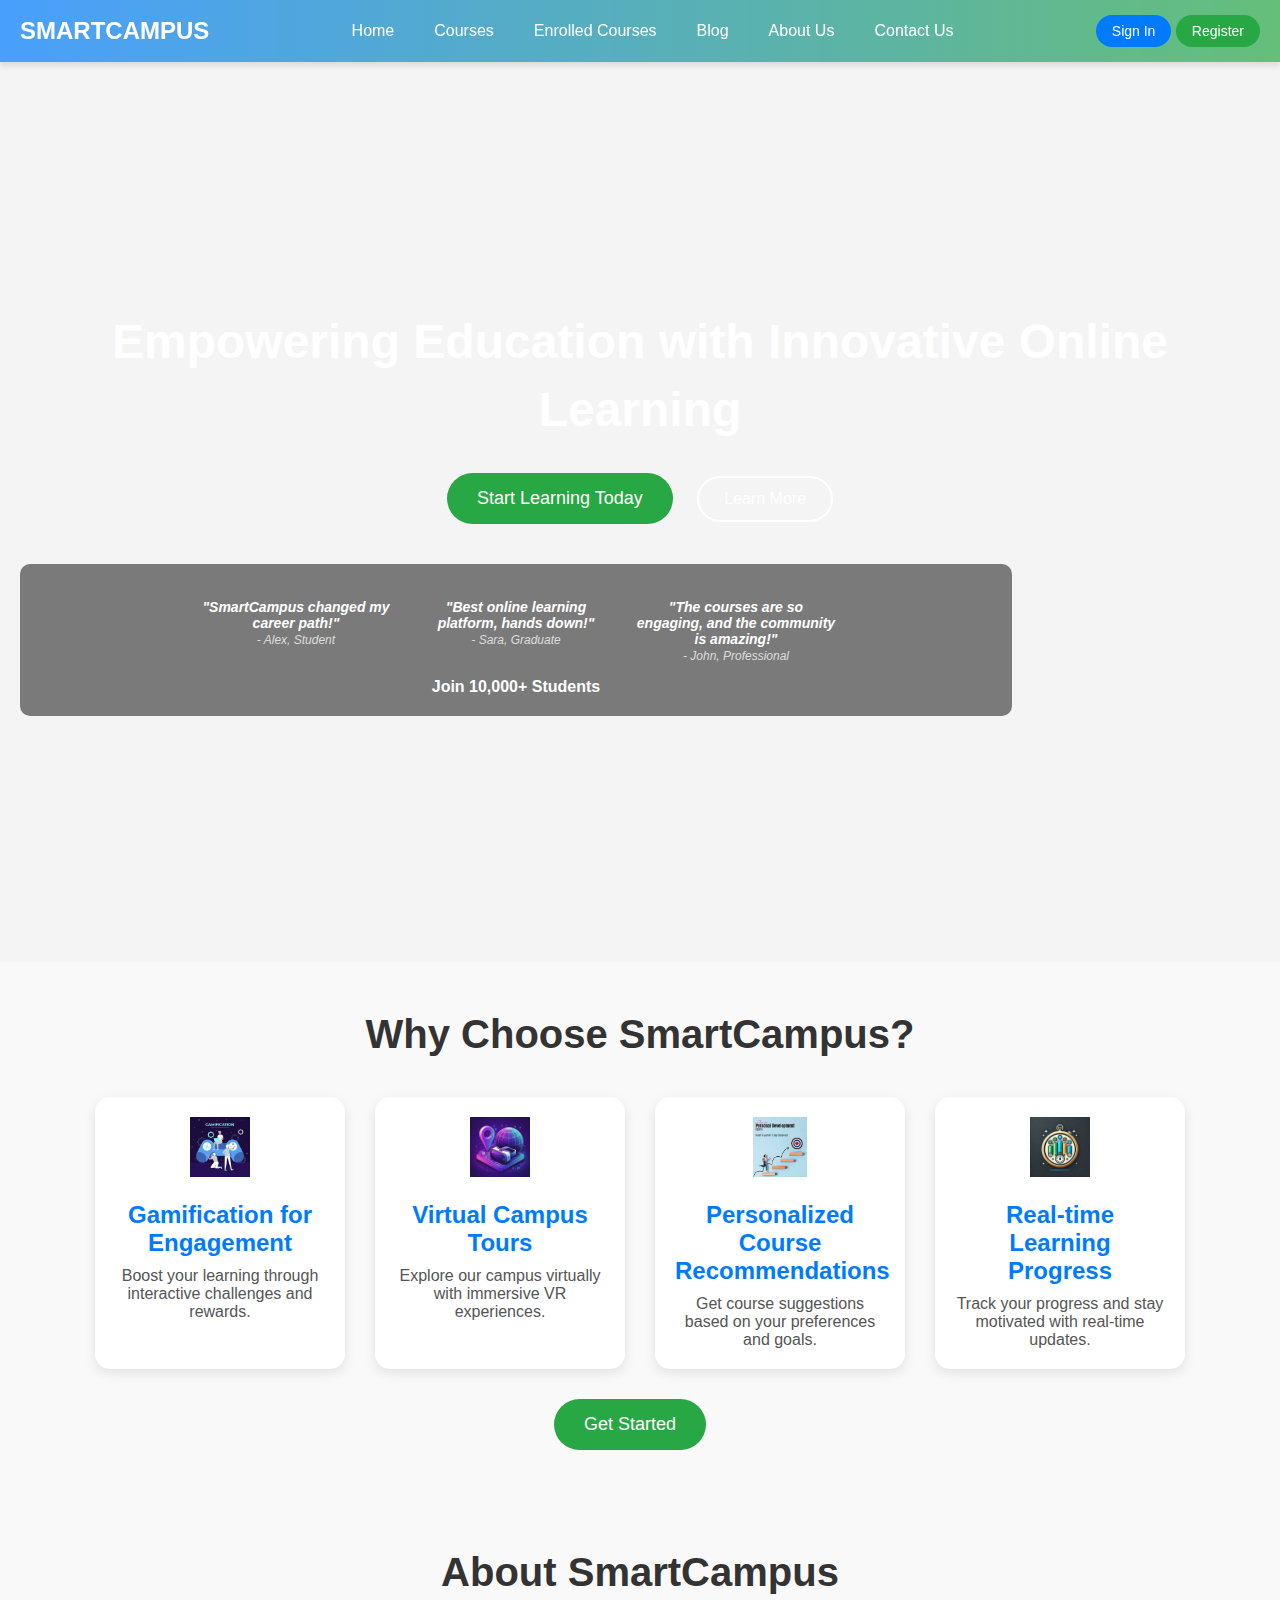
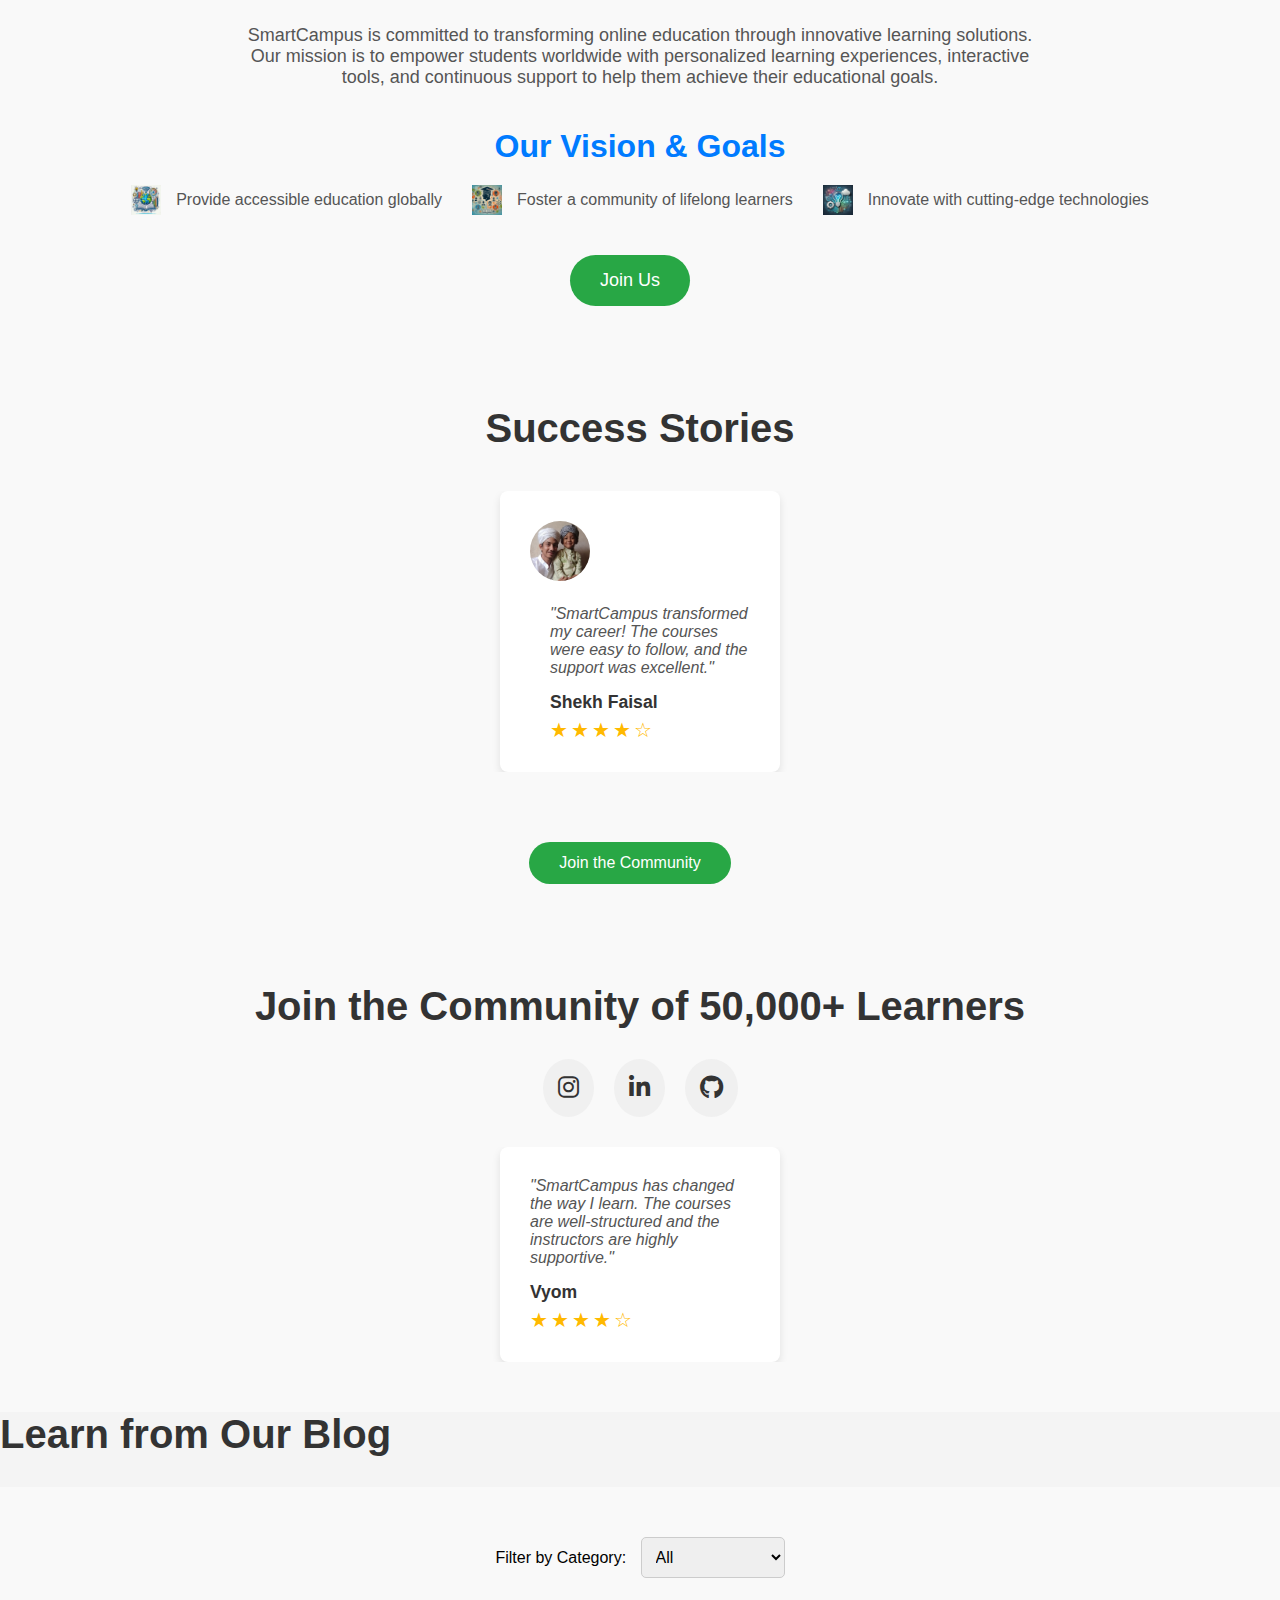
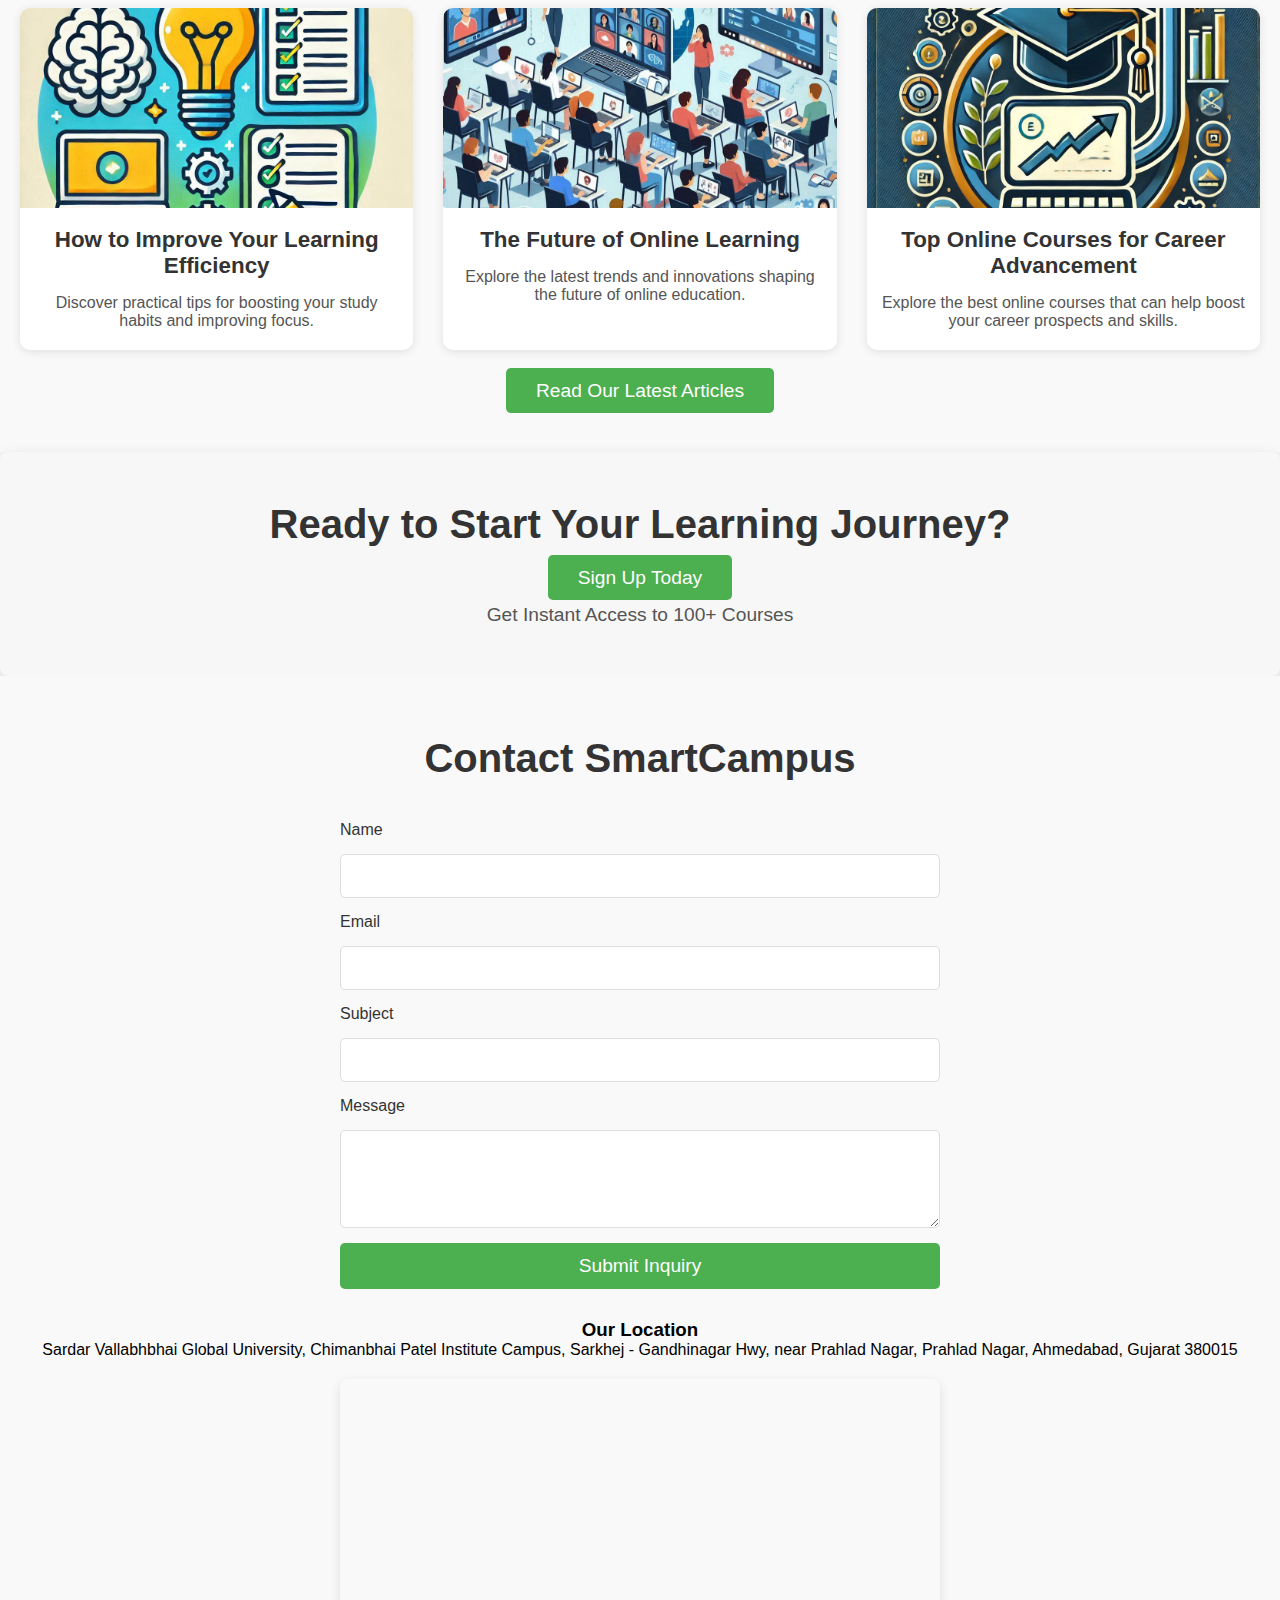
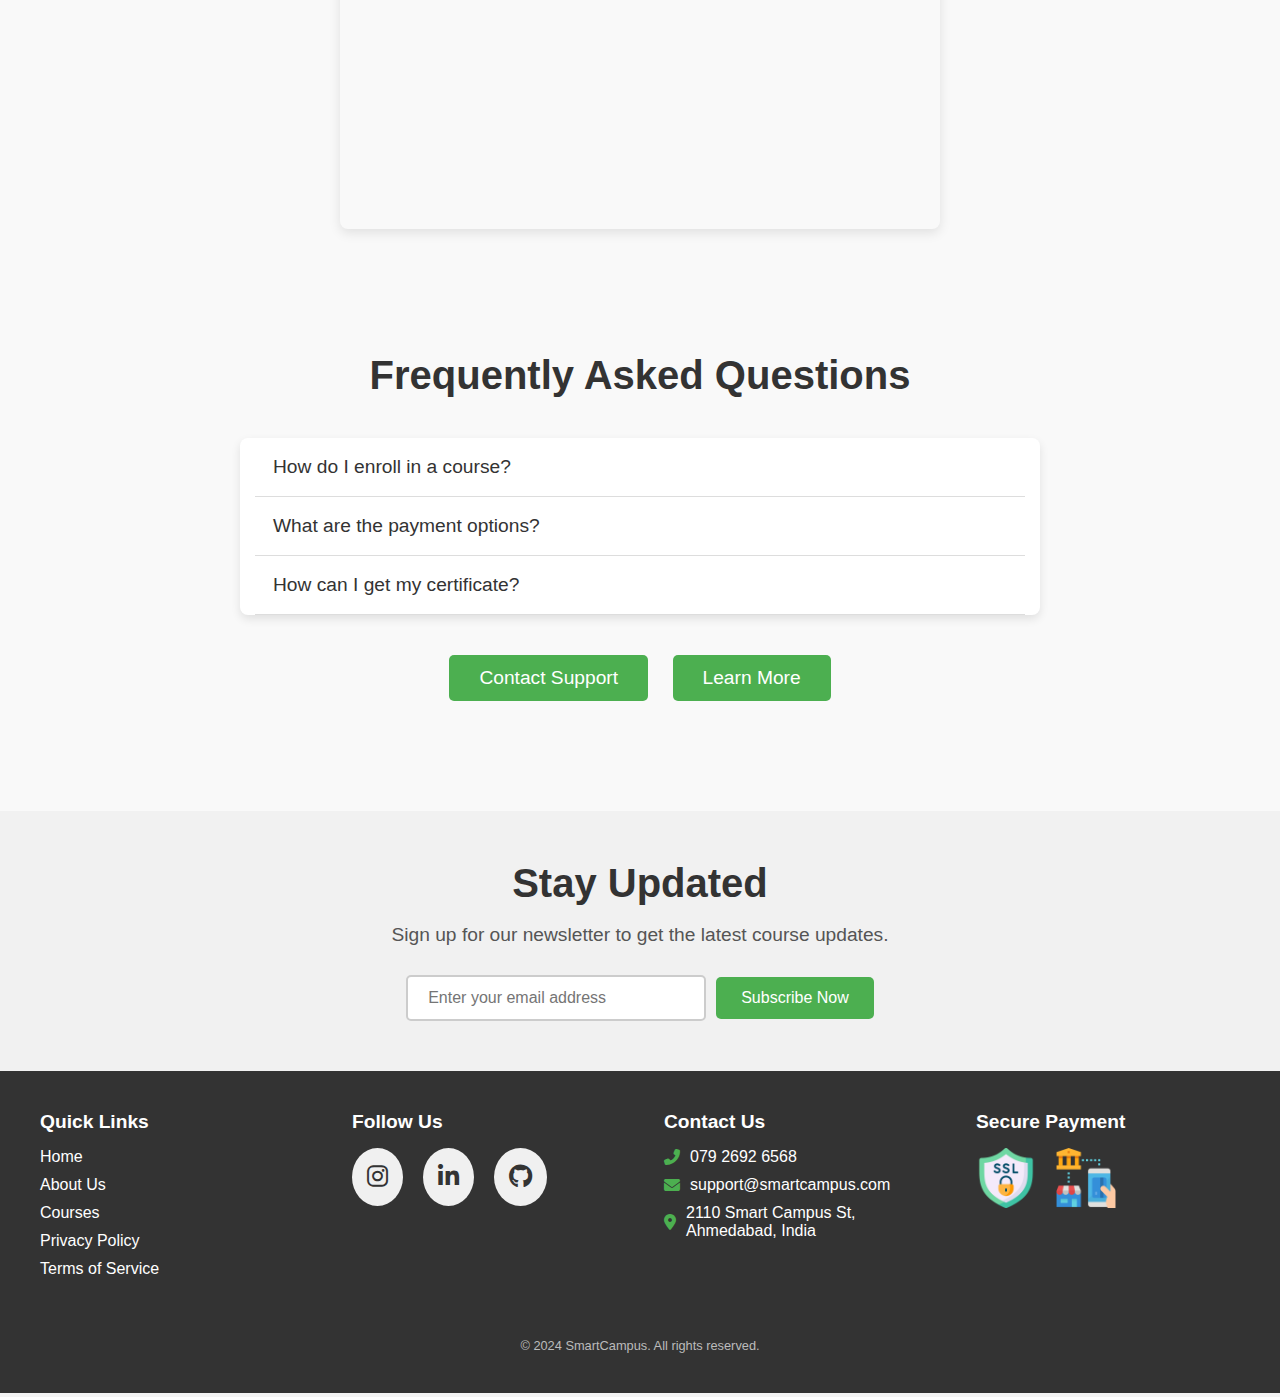
==== index.html @ ce88dccf "Add files via upload" ====
<!DOCTYPE html>
<html lang="en">
<head>
    <meta charset="UTF-8">
    <meta name="viewport" content="width=device-width, initial-scale=1.0">
    <title>SmartCampus</title>
    <link rel="stylesheet" href="https://cdnjs.cloudflare.com/ajax/libs/font-awesome/6.7.2/css/all.min.css" integrity="sha512-Evv84Mr4kqVGRNSgIGL/F/aIDqQb7xQ2vcrdIwxfjThSH8CSR7PBEakCr51Ck+w+/U6swU2Im1vVX0SVk9ABhg==" crossorigin="anonymous" referrerpolicy="no-referrer" />
    <link href="https://fonts.googleapis.com/icon?family=Material+Icons" rel="stylesheet">
    <link rel="shortcut icon" href="./icons/logo.jpg" type="image/x-icon">
    <link rel="stylesheet" href="./css/style.css">
    <link rel="stylesheet" href="./css/respons.css">
    <link rel="stylesheet" href="./css/profile.css">

    <script>
      
     // Function to check if user is logged in
    function checkUserLogin() {
        const user = JSON.parse(localStorage.getItem("loggedInUser"));
        const authButtons = document.querySelector(".auth-buttons");
        const userProfile = document.querySelector(".user-profile");
    
        if (user) {
            // Hide auth buttons and show user profile
            authButtons.style.display = "none";
            userProfile.style.display = "block";
            document.getElementById("user-name").textContent = user.name; // Assuming user object has a name property
            document.getElementById("user-email").textContent = user.email; // Assuming user object has an email property

            // Set the image source, using a default image if none is provided
            const userImage = user.image || "./img/profile.png"; // Default image URL
            document.getElementById("user-image").src = userImage; // Set the image source
        } else {
            // Show auth buttons
            authButtons.style.display = "block";
            userProfile.style.display = "none";
        }
    }

    // Function to handle CTA button click
    function handleCTAClick() {
            const user = JSON.parse(localStorage.getItem("loggedInUser")); // Check if user is logged in
    
            if (user) {
                // If user is logged in, show an alert or message
                alert("You are already logged in as " + user.name + "."); // Display a message with the user's name
            } else {
                // If user is not logged in, redirect to signIn.html
                window.location.href = "signIn.html"; // Redirect to sign-in page
            }
        }
      
      
    // Function to change the profile image
    function changeProfileImage(event) {
        const file = event.target.files[0]; // Get the selected file
        if (file) {
            const reader = new FileReader(); // Create a FileReader to read the file
            reader.onload = function(e) {
                document.getElementById("user-image").src = e.target.result; // Set the image source to the selected file
                // Optionally, you can also update the user object in local storage if needed
                const user = JSON.parse(localStorage.getItem("loggedInUser"));
                user.image = e.target.result; // Update the image property
                localStorage.setItem("loggedInUser", JSON.stringify(user)); // Save updated user object
            };
            reader.readAsDataURL(file); // Read the file as a data URL
        }
    }

          // Function to log out the user
      function logout() {
        localStorage.removeItem("loggedInUser");
        checkUserLogin(); // Update UI after logout
      }
  
      // Function to toggle user profile visibility
      function toggleUserProfile() {
          const profileDetails = document.getElementById("profile-details");
          if (profileDetails.style.display === "none" || profileDetails.style.display === "") {
              profileDetails.style.display = "block"; // Show profile details
          } else {
              profileDetails.style.display = "none"; // Hide profile details
          }
      }
  
      // Check user login status on page load
      window.onload = checkUserLogin;

      
  </script>
</head>
<body>

<!-- Header Section -->
<header>
    <div class="container">
        <!-- Logo -->
        <a href="/" class="logo">SmartCampus</a>

        <!-- Navigation Menu -->
        <nav class="navbar">
            <ul>
                <li><a href="#hero">Home</a></li>
                <li><a href="courses.html">Courses</a></li>
                <li><a href="enrolledCourses.html">Enrolled Courses</a></li>
                <li><a href="#blog">Blog</a></li>
                <li><a href="#about">About Us</a></li>
                <li><a href="#contact">Contact Us</a></li>
            </ul>
        </nav>

        <!-- Sign-In/Register Buttons -->
        <div class="auth-buttons">
          <button class="sign-in">
              <a href="signIn.html" class="signIn">Sign In</a>
          </button>
          <button class="register">
              <a href="register.html" class="Register">Register</a>
          </button>
      </div>
      
      <div class="user-profile" style="display: none;">
        <button class="profile-button" onclick="toggleUserProfile()">Profile</button> <!-- Profile Button -->
        <div id="profile-details" style="display: none;" class="profile-details"> <!-- Profile Details -->
            <div class="profile-info">
                <img id="user-image" src="./img/profile.png" alt="User Image" class="profile-image" onclick="document.getElementById('image-input').click();"> <!-- Default image -->
                <div class="user-details">
                    <span id="user-name" class="profile-name"></span>
                    <span class="profile-email" id="user-email"></span> 
                </div>
            </div>
            <input type="file" id="image-input" accept="image/*" style="display: none;" onchange="changeProfileImage(event)"> <!-- Hidden file input -->
            <button class="logout-button" onclick="logout()">Logout</button>
        </div>
    </div>

        <!-- Hamburger Icon (Mobile) -->
        <div class="hamburger" onclick="toggleMenu()">
            <span class="material-icons">menu</span>
        </div>
    </div>

    <!-- Mobile Menu -->
    <div class="mobile-menu" id="mobileMenu">
        <ul>
            <li><a href="#hero">Home</a></li>
            <li><a href="courses.html">Courses</a></li>
            <li><a href="enrolledCourses.html">Enrolled Courses</a></li>
            <li><a href="#blog">Blog</a></li>
            <li><a href="#about">About Us</a></li>
            <li><a href="#contact">Contact Us</a></li>
        </ul>
    </div>
</header>

<!-- Hero Section -->
<section class="hero" id="hero">
    <!-- Background Video/Image -->
    <div class="hero-background">
      <video autoplay muted loop id="hero-video">
        <source src="./icons/hero.mp4" type="video/mp4">
        Your browser does not support HTML5 video.
      </video>
      <img src="./icons/hero.jpg" alt="Hero Background" class="hero-bg-image">
    </div>
  
    <!-- Hero Content -->
    <div class="hero-content">
      <h1 class="hero-heading">Empowering Education with Innovative Online Learning</h1>
      <div class="cta-buttons">
        <button class="cta-primary">Start Learning Today</button>
        <button class="cta-secondary">Learn More</button>
      </div>
      
      <!-- Social Proof Banner -->
      <div class="social-proof">
        <div class="testimonial-slider">
          <div class="testimonial">
            <p>"SmartCampus changed my career path!"</p>
            <span>- Alex, Student</span>
          </div>
          <div class="testimonial">
            <p>"Best online learning platform, hands down!"</p>
            <span>- Sara, Graduate</span>
          </div>
          <div class="testimonial">
            <p>"The courses are so engaging, and the community is amazing!"</p>
            <span>- John, Professional</span>
          </div>
        </div>
        <p>Join 10,000+ Students</p>
      </div>
    </div>
</section>
  
<!-- Features & Benefits Section -->
<section class="features">
    <h2 class="features-heading">Why Choose SmartCampus?</h2>
    <div class="features-container">
      <div class="feature-item">
        <img src="./img/gamification.jpg" alt="Gamification Icon" class="feature-icon">
        <h3 class="feature-title">Gamification for Engagement</h3>
        <p class="feature-description">Boost your learning through interactive challenges and rewards.</p>
      </div>
      <div class="feature-item">
        <img src="./img/VR_Tours.jpeg" alt="VR Tours Icon" class="feature-icon">
        <h3 class="feature-title">Virtual Campus Tours</h3>
        <p class="feature-description">Explore our campus virtually with immersive VR experiences.</p>
      </div>
      <div class="feature-item">
        <img src="./img/PersonalizedCourses.jpg" alt="Personalized Courses Icon" class="feature-icon">
        <h3 class="feature-title">Personalized Course Recommendations</h3>
        <p class="feature-description">Get course suggestions based on your preferences and goals.</p>
      </div>
      <div class="feature-item">
        <img src="./img/ProgressTracking.jpeg" alt="Progress Tracking Icon" class="feature-icon">
        <h3 class="feature-title">Real-time Learning Progress</h3>
        <p class="feature-description">Track your progress and stay motivated with real-time updates.</p>
      </div>
    </div>
    <div class="cta-container">
      <button class="cta-primary">Get Started</button>
    </div>
</section>

<!-- About Us Section -->
<section class="about-us" id="about">
    <h2 class="about-us-heading">About SmartCampus</h2>
    <p class="mission-statement">
      SmartCampus is committed to transforming online education through innovative learning solutions. Our mission is to empower students worldwide with personalized learning experiences, interactive tools, and continuous support to help them achieve their educational goals.
    </p>
    <div class="vision-goals">
      <h3 class="vision-heading">Our Vision & Goals</h3>
      <ul class="goals-list">
        <li>
          <img src="./img/accessibleEducation.jpeg" alt="Icon 1" class="goal-icon">
          <span>Provide accessible education globally</span>
        </li>
        <li>
          <img src="./img/communityOfLifelong.jpeg" alt="Icon 2" class="goal-icon">
          <span>Foster a community of lifelong learners</span>
        </li>
        <li>
          <img src="./img/cutting-edgeTechnologies.jpeg" alt="Icon 3" class="goal-icon">
          <span>Innovate with cutting-edge technologies</span>
        </li>
      </ul>
    </div>
    <div class="cta-container">
      <button class="cta-primary">Join Us</button>
    </div>
</section>
  
<!-- Student Testimonials Section -->
<section class="testimonials-section">
    <h2 class="testimonials-heading">Success Stories</h2>
    <div class="testimonials-carousel">
      <div class="testimonial-card">
        <img src="./icons/student1.jpeg" alt="Student Photo" class="testimonial-photo">
        <div class="testimonial-content">
          <p class="testimonial-quote">"SmartCampus transformed my career! The courses were easy to follow, and the support was excellent."</p>
          <div class="testimonial-info">
            <h4 class="student-name">Shekh Faisal</h4>
            <div class="star-rating">
              <span class="star">&#9733;</span>
              <span class="star">&#9733;</span>
              <span class="star">&#9733;</span>
              <span class="star">&#9733;</span>
              <span class="star">&#9734;</span>
            </div>
          </div>
        </div>
      </div>
      <div class="testimonial-card">
        <img src="./icons/student2.jpg" alt="Student Photo" class="testimonial-photo">
        <div class="testimonial-content">
          <p class="testimonial-quote">"I loved the interactive features and personalized recommendations. Best learning platform!"</p>
          <div class="testimonial-info">
            <h4 class="student-name">Naruto</h4>
            <div class="star-rating">
              <span class="star">&#9733;</span>
              <span class="star">&#9733;</span>
              <span class="star">&#9733;</span>
              <span class="star">&#9733;</span>
              <span class="star">&#9733;</span>
            </div>
          </div>
        </div>
      </div>
    </div>
    <div class="cta-container">
      <button class="cta-primary join-community">Join the Community</button>
    </div>
</section>
  
<!-- Social Proof Section -->
<section class="social-proof-section">
    <h2 class="social-proof-heading">Join the Community of 50,000+ Learners</h2>
    <div class="social-media-links">
      <a href="https://www.instagram.com/_shaikh__sahab_19_8?igsh=N3M5a3FvZGxpN290" class="social-icon" target="_blank" aria-label="Instagram">
        <i class="fab fa-instagram"></i>
      </a>
      <a href="https://www.linkedin.com/in/faisal-shaikh-3064582a4?utm_source=share&utm_campaign=share_via&utm_content=profile&utm_medium=android_app" class="social-icon" target="_blank" aria-label="LinkedIn">
        <i class="fab fa-linkedin-in"></i>
      </a>
      <a href="https://github.com/shekhfaisal2110" class="social-icon" target="_blank" aria-label="Twitter">
        <i class="fab fa-github"></i>
      </a>
    </div>
    <div class="reviews-carousel">
      <div class="review-card">
        <p class="review-text">"SmartCampus has changed the way I learn. The courses are well-structured and the instructors are highly supportive."</p>
        <div class="review-info">
          <h4 class="user-name">Vyom</h4>
          <div class="star-rating">
            <span class="star">&#9733;</span>
            <span class="star">&#9733;</span>
            <span class="star">&#9733;</span>
            <span class="star">&#9733;</span>
            <span class="star">&#9734;</span>
          </div>
        </div>
      </div>
      <div class="review-card">
        <p class="review-text">"Fantastic platform with real-world skills. I've landed a new job thanks to the training I received here."</p>
        <div class="review-info">
          <h4 class="user-name">Zibran</h4>
          <div class="star-rating">
            <span class="star">&#9733;</span>
            <span class="star">&#9733;</span>
            <span class="star">&#9733;</span>
            <span class="star">&#9733;</span>
            <span class="star">&#9733;</span>
          </div>
        </div>
      </div>
    </div>
</section>
  
<!-- Blog Section -->
  <h2 class="blog-heading">Learn from Our Blog</h2>
  <section class="blog-section" id="blog">
    <div class="categories-filter">
      <label for="category-select">Filter by Category:</label>
      <select id="category-select" class="category-select">
        <option value="all">All</option>
        <option value="learning-tips">Learning Tips</option>
        <option value="industry-news">Industry News</option>
      </select>
    </div>
    
    <div class="articles-grid">
      <div class="article-card" data-category="learning-tips">
        <img src="./img/LearningEfficiency.jpeg" alt="Blog Post 1" class="article-image">
        <h3 class="article-title">How to Improve Your Learning Efficiency</h3>
        <p class="article-description">Discover practical tips for boosting your study habits and improving focus.</p>
      </div>
      <div class="article-card" data-category="industry-news">
        <img src="./img/OnlineLearning.jpg" alt="Blog Post 2" class="article-image">
        <h3 class="article-title">The Future of Online Learning</h3>
        <p class="article-description">Explore the latest trends and innovations shaping the future of online education.</p>
      </div>
      <div class="article-card" data-category="career-advice">
        <img src="./img/CareerAdvancement.jpeg" alt="Blog Post 6" class="article-image">
        <h3 class="article-title">Top Online Courses for Career Advancement</h3>
        <p class="article-description">Explore the best online courses that can help boost your career prospects and skills.</p>
      </div>
    </div>
    <div class="cta-container">
      <a href="blog.html" class="cta-button">Read Our Latest Articles</a>
    </div>
</section>


<section class="cta-section">
  <h2 class="cta-heading">Ready to Start Your Learning Journey?</h2>
  <a href="#" class="cta-button" onclick="handleCTAClick()">Sign Up Today</a> <!-- Updated to call a function -->
  <p class="cta-highlight">Get Instant Access to 100+ Courses</p>
</section>
  
<!-- Contact Us Section -->
<section class="contact-us-section" id="contact">
    <h2 class="contact-heading">Contact SmartCampus</h2>
    <div class="contact-container">
      <form class="contact-form">
        <label for="name" class="form-label">Name</label>
        <input type="text" id="name" name="name" class="form-input" required>
  
        <label for="email" class="form-label">Email</label>
        <input type="email" id="email" name="email" class="form-input" required>
  
        <label for="subject" class="form-label">Subject</label>
        <input type="text" id="subject" name="subject" class="form-input" required>
  
        <label for="message" class="form-label">Message</label>
        <textarea id="message" name="message" class="form-input" rows="4" required></textarea>
  
        <button type="submit" class="submit-button">Submit Inquiry</button>
      </form>
  
      <div class="contact-location">
        <h3>Our Location</h3>
        <p>Sardar Vallabhbhai Global University, Chimanbhai Patel Institute Campus, Sarkhej - Gandhinagar Hwy, near Prahlad Nagar, Prahlad Nagar, Ahmedabad, Gujarat 380015</p>
        <iframe src="https://www.google.com/maps/embed?pb=!1m18!1m12!1m3!1d3672.1857843451!2d72.5028155753219!3d23.016949816538055!2m3!1f0!2f0!3f0!3m2!1i1024!2i768!4f13.1!3m3!1m2!1s0x395e848ac8a7faf3%3A0xc49f901866d2abd5!2sShri%20Chimanbhai%20Patel%20Institute%20of%20Management%20%26%20Research!5e0!3m2!1sen!2sin!4v1738463101732!5m2!1sen!2sin" width="600" height="450" style="border:0;" allowfullscreen="" loading="lazy" referrerpolicy="no-referrer-when-downgrade"></iframe>
      </div>
    </div>
</section>
  
<!-- FAQs Section -->
<section class="faqs-section">
    <h2 class="faqs-heading">Frequently Asked Questions</h2>
    <div class="accordion">
      <div class="accordion-item">
        <button class="accordion-button" aria-expanded="false">
          How do I enroll in a course?
        </button>
        <div class="accordion-content">
          <p>You can enroll in any course by clicking the 'Enroll Now' button on the course page. Then, follow the checkout process to complete your registration.</p>
        </div>
      </div>
  
      <div class="accordion-item">
        <button class="accordion-button" aria-expanded="false">
          What are the payment options?
        </button>
        <div class="accordion-content">
          <p>We accept payments via credit card, PayPal, and other secure payment gateways. You can choose the option that suits you best during checkout.</p>
        </div>
      </div>
  
      <div class="accordion-item">
        <button class="accordion-button" aria-expanded="false">
          How can I get my certificate?
        </button>
        <div class="accordion-content">
          <p>Once you complete a course, your certificate will be available in your profile under 'My Courses'. You can download it anytime from there.</p>
        </div>
      </div>
    </div>
  
    <div class="cta-buttons">
      <button class="cta-button">Contact Support</button>
      <button class="cta-button">Learn More</button>
    </div>
</section>
  
<!-- Newsletter Sign-Up Section -->
<section class="newsletter-section">
    <h2 class="newsletter-heading">Stay Updated</h2>
    <p class="newsletter-description">Sign up for our newsletter to get the latest course updates.</p>
    <form class="newsletter-form" action="#" method="POST">
      <input type="email" name="email" placeholder="Enter your email address" class="newsletter-input" required>
      <button type="submit" class="newsletter-button">Subscribe Now</button>
    </form>
</section>

<!-- Footer Section -->
<footer class="footer">
    <div class="footer-content">
      <div class="footer-links">
        <h3>Quick Links</h3>
        <ul>
          <li><a href="#hero">Home</a></li>
          <li><a href="#about">About Us</a></li>
          <li><a href="courses.html">Courses</a></li>
          <li><a href="#">Privacy Policy</a></li>
          <li><a href="#">Terms of Service</a></li>
        </ul>
      </div>
  
      <div class="footer-social">
        <h3>Follow Us</h3>
        <ul>
          <div class="social-media-links">
            <a href="https://www.instagram.com/_shaikh__sahab_19_8?igsh=N3M5a3FvZGxpN290" class="social-icon" target="_blank" aria-label="Instagram">
              <i class="fab fa-instagram"></i>
            </a>
            <a href="https://www.linkedin.com/in/faisal-shaikh-3064582a4?utm_source=share&utm_campaign=share_via&utm_content=profile&utm_medium=android_app" class="social-icon" target="_blank" aria-label="LinkedIn">
              <i class="fab fa-linkedin-in"></i>
            </a>
            <a href="https://github.com/shekhfaisal2110" class="social-icon" target="_blank" aria-label="Twitter">
              <i class="fab fa-github"></i>
            </a>
          </div>
        </ul>
      </div>
  
      <div class="footer-contact">
        <h3>Contact Us</h3>
        <ul>
          <li><i class="fas fa-phone-alt"></i> 079 2692 6568</li>
          <li><i class="fas fa-envelope"></i> support@smartcampus.com</li>
          <li><i class="fas fa-map-marker-alt"></i> 2110 Smart Campus St, Ahmedabad, India</li>
        </ul>
      </div>
  
      <div class="footer-security">
        <h3>Secure Payment</h3>
        <ul>
          <li><img src="./icons/ssl.png" alt="SSL Secure" class="security-icon"></li>
          <li><img src="./icons/gateway.png" alt="Payment Gateway" class="security-icon"></li>
        </ul>
      </div>
    </div>
  
    <div class="footer-bottom">
      <p>&copy; 2024 SmartCampus. All rights reserved.</p>
    </div>
</footer>

<script src="./js/script.js"></script>

</body>
</html>
---- css/style.css ----
/* General Reset and Basic Styling */
* {
    margin: 0;
    padding: 0;
    box-sizing: border-box;
}

body {
    font-family: Arial, sans-serif;
    background-color: #f4f4f4;
}

/* Header Styling */
header {
    background: linear-gradient(to right, rgba(0, 123, 255, 0.7), rgba(40, 167, 69, 0.7));
    padding: 15px 20px;
    position: sticky;
    top: 0;
    z-index: 100;
    box-shadow: 0 4px 6px rgba(0, 0, 0, 0.1);
}

/* Flexbox Container for Header Content */
.container {
    display: flex;
    justify-content: space-between;
    align-items: center;
}

/* Logo Styling */
.logo {
    font-size: 24px;
    font-weight: bold;
    color: #fff;
    text-decoration: none;
    text-transform: uppercase;
}

/* Navbar Styling (Desktop and Tablets) */
.navbar ul {
    list-style: none;
    display: flex;
    gap: 20px;
}

.navbar a {
    color: white;
    text-decoration: none;
    font-size: 16px;
    padding: 10px;
    transition: color 0.3s ease, border-bottom 0.3s ease;
}

.navbar a:hover {
    border-bottom: 2px solid white;
}

/* Search Bar Styling */
.search-bar {
    padding: 8px 15px;
    border-radius: 30px;
    border: none;
    outline: none;
    width: 200px;
    transition: width 0.3s ease;
}

/* Accessibility Tools */
.accessibility-tools {
    position: relative;
    cursor: pointer;
}

.accessibility-dropdown {
    display: none;
    position: absolute;
    top: 30px;
    right: 0;
    background-color: white;
    color: black;
    padding: 10px;
    border-radius: 8px;
    box-shadow: 0 4px 6px rgba(0, 0, 0, 0.1);
}

.accessibility-tools:hover .accessibility-dropdown {
    display: block;
}

.accessibility-dropdown button {
    background: transparent;
    border: none;
    font-size: 14px;
    color: black;
    padding: 5px;
    cursor: pointer;
}

/* Auth Buttons */
.auth-buttons button {
    padding: 8px 16px;
    border-radius: 30px;
    border: none;
    font-size: 14px;
    cursor: pointer;
}

.sign-in,.signIn {
  text-decoration: none;
    background-color: #007bff;
    color: white;
}

.register,.Register {
    text-decoration: none;
    background-color: #28a745;
    color: white;
}

/* Hamburger Icon */
.hamburger {
    display: none;
    cursor: pointer;
}

.hamburger span {
    font-size: 30px;
    color: white;
}

/* Mobile Menu (Hidden by default) */
.mobile-menu {
    display: none;
    background-color: rgba(0, 0, 0, 0.8);
    position: absolute;
    z-index: 1000;
    top: 60px;
    left: 0;
    right: 0;
    padding: 20px;
    box-shadow: 0 4px 6px rgba(0, 0, 0, 0.1);
    transition: transform 0.3s ease;
}

.mobile-menu ul {
    list-style: none;
    display: flex;
    flex-direction: column;
    gap: 15px;
    text-align: center;
}

.mobile-menu a {
  color: white; 
  font-size: 1.5rem; 
  text-decoration: none; 
  transition: color 0.3s ease; 
}

.mobile-menu a:hover {
  color: #007bff; 
}

.mobile-menu .auth-buttons {
    display: flex;
    flex-direction: column;
    gap: 10px;
}

/* Hero Section Styling */
.hero {
    position: relative;
    width: 100%;
    height: 100vh;  
    display: flex;
    justify-content: center;
    align-items: center;
    overflow: hidden;
  }
  
  /* Hero Background Image or Video */
  .hero-background {
    position: absolute;
    top: 0;
    left: 0;
    right: 0;
    bottom: 0;
    z-index: -1;
    overflow: hidden;
  }
  
  .hero-bg-image,
  #hero-video {
    object-fit: cover;
    width: 100%;
    height: 100%;
  }
  
  /* Hero Content Styling */
  .hero-content {
    text-align: center;
    color: white;
    z-index: 1;
    padding: 20px;
  }
  
  .hero-heading {
    font-size: 3rem;
    font-weight: bold;
    margin-bottom: 30px;
    line-height: 1.4;
  }
  
  .cta-buttons {
    margin-bottom: 40px;
  }
  
  .cta-primary {
    background-color: #28a745; 
    color: white;
    font-size: 18px;
    padding: 15px 30px;
    border: none;
    border-radius: 50px;
    cursor: pointer;
    transition: background-color 0.3s ease;
    margin-right: 20px;
  }
  
  .cta-primary:hover {
    background-color: #218838;
  }
  
  .cta-secondary {
    background-color: transparent;
    border: 2px solid white;
    color: white;
    font-size: 16px;
    padding: 12px 25px;
    border-radius: 50px;
    cursor: pointer;
    transition: background-color 0.3s ease, color 0.3s ease;
  }
  
  .cta-secondary:hover {
    background-color: white;
    color: #28a745;
  }
  
  /* Social Proof Section */
  .social-proof {
    background-color: rgba(0, 0, 0, 0.5);
    padding: 20px;
    border-radius: 10px;
    width: 80%;
    margin-top: 30px;
    text-align: center;
  }
  
  .testimonial-slider {
    display: flex;
    justify-content: center;
    gap: 20px;
    animation: slide 12s infinite;
  }
  
  .testimonial {
    max-width: 200px;
    color: #fff;
    font-size: 14px;
    font-style: italic;
    text-align: center;
  }
  
  .testimonial span {
    font-size: 12px;
    color: #ddd;
    margin-top: 10px;
  }
  
  .social-proof p {
    margin-top: 15px;
    font-weight: bold;
    color: #fff;
  }

  /* Keyframe for the testimonial sliding effect */
@keyframes slide {
    0% {
      transform: translateX(0);
    }
    33% {
      transform: translateX(-100%);
    }
    66% {
      transform: translateX(-200%);
    }
    100% {
      transform: translateX(0);
    }
  }
  

  /* Features Section Styling */
.features {
    padding: 50px 20px; 
    background-color: #f9f9f9; 
    text-align: center; 
}

.features-heading {
    font-size: 2.5rem; 
    font-weight: bold; 
    margin-bottom: 40px; 
    color: #333; 
}

.features-container {
    display: flex;
    justify-content: center; 
    flex-wrap: wrap; 
    gap: 30px; 
}

.feature-item {
    background-color: white; 
    border-radius: 15px; 
    box-shadow: 0 4px 12px rgba(0, 0, 0, 0.1); 
    padding: 20px; 
    width: 250px; 
    transition: transform 0.3s ease; 
}

.feature-item:hover {
    transform: translateY(-5px); 
}

.feature-icon {
    width: 60px; 
    height: 60px; 
    margin-bottom: 20px;
    object-fit: contain;
}

.feature-title {
    font-size: 1.5rem; 
    font-weight: bold; 
    color: #007bff;
    margin-bottom: 10px; 
}

.feature-description {
    font-size: 1rem; 
    color: #555; 
}

/* Call to Action Button */
.cta-container {
    margin-top: 40px; 
}

.cta-primary {
    background-color: #28a745; 
    color: white; 
    font-size: 18px; 
    padding: 15px 30px;
    border: none;
    border-radius: 50px; 
    cursor: pointer;
    transition: background-color 0.3s ease; 
}

.cta-primary:hover {
    background-color: #218838; 
}

/* Responsive Styles */
@media (max-width: 768px) {
    .features-container {
        flex-direction: column; 
        align-items: center; 
    }

    .feature-item {
        width: 90%;
    }
}

 

  /* General About Us Section Styling */
.about-us {
    background-color: #f9f9f9;  
    padding: 50px 20px;
    text-align: center;
  }
  
  .about-us-heading {
    font-size: 2.5rem;
    font-weight: bold;
    color: #333;  
    margin-bottom: 30px;
  }
  
  .mission-statement {
    font-size: 1.125rem;
    color: #555;
    max-width: 800px;
    margin: 0 auto 40px;
  }
  
  .vision-goals {
    text-align: center;
    margin-bottom: 40px;
  }
  
  .vision-heading {
    font-size: 2rem;
    font-weight: bold;
    color: #007bff;  
    margin-bottom: 20px;
  }
  
  .goals-list {
    list-style: none;
    padding: 0;
    display: flex;
    justify-content: center;
    gap: 30px;
    flex-wrap: wrap;
  }
  
  .goals-list li {
    display: flex;
    align-items: center;
    font-size: 1rem;
    color: #555;
  }
  
  .goal-icon {
    width: 30px;
    height: 30px;
    margin-right: 15px;
    object-fit: contain;
  }
  
  /* Call to Action Button */
  .cta-container {
    margin-top: 40px;
  }
  
  .cta-primary {
    background-color: #28a745; 
    color: white;
    font-size: 18px;
    padding: 15px 30px;
    border: none;
    border-radius: 50px;
    cursor: pointer;
    transition: background-color 0.3s ease;
  }
  
  .cta-primary:hover {
    background-color: #218838;
  }

  /* Testimonials Section Styling */
.testimonials-section {
    padding: 50px 20px;
    background-color: #f9f9f9;
    text-align: center;
  }
  
  .testimonials-heading {
    font-size: 2.5rem;
    font-weight: bold;
    margin-bottom: 40px;
    color: #333;
  }
  
  /* Testimonials Carousel Styling */
  .testimonials-carousel {
    display: flex;
    justify-content: center;
    gap: 20px;
    overflow: hidden;
    position: relative;
  }
  
  .testimonial-card {
    background-color: #fff;
    padding: 30px;
    border-radius: 8px;
    box-shadow: 0 4px 8px rgba(0, 0, 0, 0.1);
    width: 280px;
    text-align: left;
    transition: transform 0.3s ease;
  }
  
  .testimonial-card:hover {
    transform: translateY(-10px);
    box-shadow: 0 6px 15px rgba(0, 0, 0, 0.1);
  }
  
  .testimonial-photo {
    width: 60px;
    height: 60px;
    border-radius: 50%;
    object-fit: cover;
    margin-bottom: 20px;
  }
  
  .testimonial-content {
    margin-left: 20px;
  }
  
  .testimonial-quote {
    font-style: italic;
    font-size: 1rem;
    color: #555;
  }
  
  .testimonial-info {
    margin-top: 15px;
  }
  
  .student-name {
    font-size: 1.1rem;
    font-weight: bold;
    color: #333;
    margin-bottom: 5px;
  }
  
  /* Star Rating */
  .star-rating {
    display: flex;
    gap: 3px;
    font-size: 1.25rem;
  }
  
  .star {
    color: #ffb900; 
  }
  
  .star:hover {
    color: #ffcc00;
  }
  
  /* CTA Button */
  .cta-primary.join-community {
    background-color: #28a745;
    color: white;
    font-size: 1rem;
    padding: 12px 30px;
    border: none;
    border-radius: 30px;
    cursor: pointer;
    transition: background-color 0.3s ease;
    margin-top: 40px;
  }
  
  .cta-primary.join-community:hover {
    background-color: #218838;
  }

  /* Social Proof Section Styling */
.social-proof-section {
    padding: 50px 20px;
    text-align: center;
    background-color: #f9f9f9;
  }
  
  .social-proof-heading {
    font-size: 2.5rem;
    font-weight: bold;
    margin-bottom: 30px;
    color: #333;
  }
  
  /* Social Media Links */
  .social-media-links {
    display: flex;
    justify-content: center;
    gap: 20px;
    margin-bottom: 30px;
  }
  
  .social-icon {
    background-color: #f0f0f0;
    border-radius: 50%;
    padding: 15px;
    font-size: 1.5rem;
    color: #333;
    transition: background-color 0.3s ease, color 0.3s ease;
  }
  
  .social-icon:hover {
    background-color: #333;
    color: #fff;
  }
  
  /* User Reviews Carousel */
  .reviews-carousel {
    display: flex;
    justify-content: center;
    gap: 30px;
    overflow: hidden;
    position: relative;
  }
  
  .review-card {
    background-color: #fff;
    padding: 30px;
    border-radius: 8px;
    width: 280px;
    text-align: left;
    box-shadow: 0 4px 8px rgba(0, 0, 0, 0.1);
    transition: transform 0.3s ease;
  }
  
  .review-card:hover {
    transform: translateY(-10px);
    box-shadow: 0 6px 15px rgba(0, 0, 0, 0.1);
  }
  
  .review-text {
    font-style: italic;
    font-size: 1rem;
    color: #555;
  }
  
  .review-info {
    margin-top: 15px;
  }
  
  .user-name {
    font-size: 1.1rem;
    font-weight: bold;
    color: #333;
    margin-bottom: 5px;
  }
  
  /* Star Rating */
  .star-rating {
    display: flex;
    gap: 3px;
    font-size: 1.25rem;
  }
  
  .star {
    color: #ffb900; 
  }
  
  .star:hover {
    color: #ffcc00;
  }

  /* Blog Section Styling */
.blog-section {
    padding: 50px 20px;
    text-align: center;
    background-color: #f9f9f9;
  }
  
  .blog-heading {
    font-size: 2.5rem;
    font-weight: bold;
    margin-bottom: 30px;
    color: #333;
  }
  
  .categories-filter {
    margin-bottom: 30px;
    font-size: 1rem;
  }
  
  .category-select {
    padding: 10px;
    font-size: 1rem;
    margin-left: 10px;
    border-radius: 5px;
    border: 1px solid #ccc;
  }
  
  /* Articles Grid */
  .articles-grid {
    display: grid;
    grid-template-columns: repeat(3, 1fr);
    gap: 30px;
    margin-bottom: 30px;
  }
  
  .article-card {
    background-color: #fff;
    border-radius: 10px;
    box-shadow: 0 2px 10px rgba(0, 0, 0, 0.1);
    overflow: hidden;
    transition: transform 0.3s ease;
  }
  
  .article-card:hover {
    transform: translateY(-10px);
  }
  
  .article-image {
    width: 100%;
    height: 200px;
    object-fit: cover;
  }
  
  .article-title {
    font-size: 1.4rem;
    margin: 15px;
    color: #333;
  }
  
  .article-description {
    font-size: 1rem;
    margin: 0 15px 20px;
    color: #555;
  }
  
  /* CTA Button */
  .cta-container {
    margin-top: 30px;
  }
  
  .cta-button {
    background-color: #4CAF50; 
    color: white;
    padding: 15px 30px;
    font-size: 1.2rem;
    border-radius: 5px;
    text-decoration: none;
    transition: background-color 0.3s ease;
  }
  
  .cta-button:hover {
    background-color: #45a049; 
  }

  /* Call-to-Action Section Styling */
.cta-section {
    background-color: #f7f7f7; 
    padding: 50px 20px;
    text-align: center;
    border-radius: 8px;
    box-shadow: 0 4px 15px rgba(0, 0, 0, 0.1);
  }
  
  .cta-heading {
    font-size: 2.5rem;
    font-weight: bold;
    color: #333;
    margin-bottom: 20px;
  }
  
  .cta-button {
    background-color: #4CAF50; 
    color: white;
    padding: 15px 30px;
    font-size: 1.4rem;
    text-decoration: none;
    border-radius: 5px;
    transition: background-color 0.3s ease;
  }
  
  .cta-button:hover {
    background-color: #45a049;
  }
  
  .cta-highlight {
    font-size: 1.2rem;
    color: #555;
    margin-top: 15px;
    font-weight: normal;
  }

  /* Contact Us Section Styling */
.contact-us-section {
    background-color: #f9f9f9; 
    padding: 60px 20px;
    text-align: center;
  }
  
  .contact-heading {
    font-size: 2.5rem;
    font-weight: bold;
    color: #333;
    margin-bottom: 40px;
  }
  
  .contact-container {
    display: flex;
    flex-direction: column;
    align-items: center;
    gap: 30px;
    max-width: 1200px;
    margin: 0 auto;
  }
  
  .contact-form {
    display: flex;
    flex-direction: column;
    width: 100%;
    max-width: 600px;
    margin: 0 auto;
    gap: 15px;
  }
  
  .form-label {
    font-size: 1rem;
    color: #333;
    text-align: left;
  }
  
  .form-input {
    padding: 12px;
    font-size: 1rem;
    border: 1px solid #ddd;
    border-radius: 5px;
    outline: none;
    width: 100%;
  }
  
  .form-input:focus {
    border-color: #4CAF50; 
  }
  
  .submit-button {
    padding: 12px;
    background-color: #4CAF50; 
    color: white;
    font-size: 1.2rem;
    border: none;
    border-radius: 5px;
    cursor: pointer;
    transition: background-color 0.3s;
  }
  
  .submit-button:hover {
    background-color: #45a049; 
  }
  
  /* Location Section */
  .contact-location {
    text-align: center;
    font-size: 1rem;
  }
  
  .contact-location iframe {
    border-radius: 8px;
    box-shadow: 0 4px 12px rgba(0, 0, 0, 0.1);
    margin-top: 20px;
  }

  /* FAQs Section Styling */
.faqs-section {
    background-color: #f9f9f9; 
    padding: 60px 20px;
    text-align: center;
  }
  
  .faqs-heading {
    font-size: 2.5rem;
    font-weight: bold;
    color: #333;
    margin-bottom: 40px;
  }
  
  .accordion {
    max-width: 800px;
    margin: 0 auto;
    padding: 0 15px;
    background-color: #fff;
    border-radius: 8px;
    box-shadow: 0 4px 10px rgba(0, 0, 0, 0.1);
  }
  
  .accordion-item {
    border-bottom: 1px solid #ddd;
  }
  
  .accordion-button {
    background-color: #fff;
    color: #333;
    font-size: 1.2rem;
    padding: 18px;
    width: 100%;
    text-align: left;
    border: none;
    cursor: pointer;
    outline: none;
    transition: background-color 0.3s;
  }
  
  .accordion-button:hover {
    background-color: #f1f1f1;
  }
  
  .accordion-button[aria-expanded="true"] {
    background-color: #4CAF50; 
    color: white;
  }
  
  .accordion-content {
    display: none;
    padding: 15px;
    background-color: #f9f9f9;
    font-size: 1rem;
    color: #555;
  }
  
  .accordion-button[aria-expanded="true"] + .accordion-content {
    display: block;
  }
  
  /* CTA Button Styling */
  .cta-buttons {
    margin-top: 30px;
  }
  
  .cta-button {
    padding: 12px 30px;
    font-size: 1.2rem;
    color: white;
    background-color: #4CAF50; 
    border: none;
    border-radius: 5px;
    cursor: pointer;
    transition: background-color 0.3s;
    margin: 10px;
  }
  
  .cta-button:hover {
    background-color: #45a049; 
  }

  /* Newsletter Sign-Up Section Styling */
.newsletter-section {
    background-color: #f1f1f1; 
    padding: 50px 20px;
    text-align: center;
  }
  
  .newsletter-heading {
    font-size: 2.5rem;
    font-weight: bold;
    color: #333;
    margin-bottom: 15px;
  }
  
  .newsletter-description {
    font-size: 1.2rem;
    color: #555;
    margin-bottom: 25px;
    line-height: 1.5;
  }
  
  .newsletter-form {
    display: flex;
    justify-content: center;
    align-items: center;
    gap: 10px;
    max-width: 600px;
    margin: 0 auto;
  }
  
  .newsletter-input {
    padding: 12px 20px;
    font-size: 1rem;
    width: 300px;
    border: 2px solid #ccc;
    border-radius: 5px;
    outline: none;
    transition: border-color 0.3s;
  }
  
  .newsletter-input:focus {
    border-color: #4CAF50; 
  }
  
  .newsletter-button {
    padding: 12px 25px;
    font-size: 1rem;
    color: white;
    background-color: #4CAF50; 
    border: none;
    border-radius: 5px;
    cursor: pointer;
    transition: background-color 0.3s;
  }
  
  .newsletter-button:hover {
    background-color: #45a049;
  }

  /* Footer Section Styling */
.footer {
    background-color: #333; 
    color: #fff; 
    padding: 40px 20px;
  }
  
  .footer-content {
    display: flex;
    flex-wrap: wrap;
    justify-content: space-between;
    max-width: 1200px;
    margin: 0 auto;
  }
  
  .footer-links,
  .footer-social,
  .footer-contact,
  .footer-security {
    width: 22%;
    margin-bottom: 20px;
  }
  
  .footer h3 {
    font-size: 1.2rem;
    margin-bottom: 15px;
    font-weight: bold;
  }
  
  .footer ul {
    list-style: none;
    padding: 0;
  }
  
  .footer ul li {
    margin-bottom: 10px;
  }
  
  .footer ul li a {
    color: #fff;
    text-decoration: none;
    font-size: 1rem;
    transition: color 0.3s;
  }
  
  .footer ul li a:hover {
    color: #4CAF50; 
  }
  
  /* Social Media Icons */
  .footer-social ul {
    display: flex;
    gap: 15px;
  }
  
  .footer-social ul li {
    display: inline-block;
  }
  
  
  /* Contact Information Styling */
  .footer-contact ul li {
    font-size: 1rem;
    display: flex;
    align-items: center;
  }
  
  .footer-contact ul li i {
    margin-right: 10px;
    color: #4CAF50; 
  }
  
  /* Security & Trust Indicators Styling */
  .footer-security ul {
    display: flex;
    gap: 20px;
  }
  
  .security-icon {
    width: 60px;
    height: 60px;
  }
  
  /* Footer Bottom Styling */
  .footer-bottom {
    text-align: center;
    margin-top: 30px;
    font-size: 0.8rem;
    color: #bbb; 
  }
---- css/respons.css ----
/* Media Queries for Responsiveness */

/* Tablets and Below (max-width: 768px) */
/* @media screen and (max-width: 768px) { */
@media screen and (max-width: 925px) {
    /* header section  */
    .navbar {
        display: none;  /* Hide navbar on smaller screens */
    }

    .hamburger {
        display: block;  /* Show hamburger icon on small screens */
    }

    .auth-buttons {
        display: none;  /* Hide auth buttons on mobile */
    }

    .mobile-menu ul {
        flex-direction: column;
    }

    .search-bar {
        width: 150px;  /* Narrow search bar on smaller screens */
    }
    /* hero section  */
    .hero-heading {
        font-size: 2.5rem; /* Slightly smaller heading */
      }
    
      .cta-primary {
        padding: 12px 24px;
      }
    
      .cta-secondary {
        padding: 10px 20px;
      }
    
      .testimonial-slider {
        flex-direction: column;
      }
    
      .testimonial {
        max-width: 100%;
      }

      /* Features & Benefits Section */
      .features-heading {
        font-size: 2rem;
      }
    
      .features-container {
        gap: 20px;
      }
    
      .feature-item {
        width: 60%;
        padding: 15px;
      }
    
      .cta-primary {
        padding: 12px 24px;
      }

      /* Course/Service Offering Section */
      .course-heading {
        font-size: 2rem;
      }
    
      .category-filters {
        display: flex;
        justify-content: center;
        gap: 15px;
        margin-bottom: 20px;
      }
    
      .course-grid {
        grid-template-columns: repeat(2, 1fr);
      }
    
      .course-card {
        padding: 15px;
      }
    
      .cta-primary.enroll-now {
        padding: 8px 18px;
      }

      /* about us section  */
      .about-us-heading {
        font-size: 2rem;
      }
    
      .mission-statement {
        font-size: 1rem;
        margin: 0 20px 30px;
      }
    
      .vision-heading {
        font-size: 1.75rem;
      }
    
      .goals-list {
        gap: 20px;
      }
    
      .goal-icon {
        width: 25px;
        height: 25px;
      }
    
      .cta-primary {
        padding: 12px 24px;
      }
      
      /* Student Testimonials/Success Stories Section */
      .testimonials-carousel {
        flex-direction: column;
        align-items: center;
      }
    
      .testimonial-card {
        width: 90%;
        margin-bottom: 30px;
      }
    
      .testimonials-heading {
        font-size: 2rem;
      }
    
      .cta-primary.join-community {
        padding: 10px 25px;
      }

      /* Social Proof Section */
      .reviews-carousel {
        flex-direction: column;
        align-items: center;
      }
    
      .review-card {
        width: 90%;
        margin-bottom: 30px;
      }
    
      .social-proof-heading {
        font-size: 2rem;
      }
    
      .social-icon {
        font-size: 1.25rem;
        padding: 12px;
      }

      /* Blog or Resource Center Section */
      .blog-heading {
        font-size: 2rem;
      }
    
      .articles-grid {
        grid-template-columns: repeat(2, 1fr);
      }
    
      .article-title {
        font-size: 1.2rem;
      }
    
      .article-description {
        font-size: 0.9rem;
      }
    
      .cta-button {
        font-size: 1rem;
        padding: 12px 25px;
      }

      /* Call-to-Action Section */
      .cta-heading {
        font-size: 2rem;
      }
    
      .cta-button {
        font-size: 1.2rem;
        padding: 12px 25px;
      }
    
      .cta-highlight {
        font-size: 1rem;
      }
      /* Contact Us Section */
      .contact-heading {
        font-size: 2rem;
      }
    
      .contact-form {
        width: 90%;
      }
    
      .submit-button {
        font-size: 1rem;
        padding: 10px;
      }
    
      .contact-location iframe {
        width: 100%;
        height: 250px;
      }

      /* FAQs Section */
      .faqs-heading {
        font-size: 2rem;
      }
    
      .accordion-button {
        font-size: 1rem;
        padding: 15px;
      }
    
      .cta-button {
        font-size: 1rem;
        padding: 10px 25px;
      }

      /* Newsletter Sign-Up Section */
      .newsletter-heading {
        font-size: 2rem;
      }
    
      .newsletter-description {
        font-size: 1rem;
      }
    
      .newsletter-input {
        width: 250px;
      }
    
      .newsletter-button {
        font-size: 1rem;
        padding: 10px 20px;
      }

      /* Footer Section */
      .footer-content {
        flex-direction: column;
        align-items: center;
      }
    
      .footer-links,
      .footer-social,
      .footer-contact,
      .footer-security {
        width: 28%;
        margin-bottom: 20px;
        text-align: center;
      }
    
      .footer h3 {
        font-size: 1.5rem;
      }
    
      .footer ul li {
        font-size: 1.1rem;
      }
    
      .footer-bottom {
        font-size: 1rem;
      }
}

/* Small Mobile Devices (max-width: 450px) */
/* @media screen and (max-width: 450px) { */
@media screen and (max-width: 672px) {
    /* header section  */
    .logo {
        font-size: 20px;  /* Smaller logo size */
    }

    .search-bar {
        width: 130px;  /* Further reduce search bar size */
    }

    .navbar a {
        font-size: 14px;  /* Smaller navigation links */
    }

    .mobile-menu ul {
        gap: 10px;  /* Reduce gap between menu items */
    }

    .auth-buttons button {
        font-size: 12px;  /* Smaller buttons for mobile */
    }

    .hamburger span {
        font-size: 25px;  /* Smaller hamburger icon */
    }

    /* hero section  */
    .hero-heading {
        font-size: 1.8rem; 
      }
    
      .cta-primary {
        padding: 10px 20px;
      }
    
      .cta-secondary {
        padding: 8px 16px;
      }
    
      .testimonial-slider {
        flex-direction: column;
        gap: 10px;
      }
    
      .testimonial {
        max-width: 100%;
      }

      /* Features & Benefits Section */
      .feature-title {
        font-size: 1rem;
      }
      
      .features-heading {
        font-size: 1.8rem;
      }
    
      .features-container {
        gap: 15px;
        justify-content: space-evenly;
      }
    
      .feature-item {
        width: 60%;
        padding: 12px;
      }
    
      .cta-primary {
        padding: 10px 20px;
      }

      /* Course/Service Offering Section */
      .course-heading {
        font-size: 1.5rem;
      }
    
      .category-filters {
        flex-direction: column;
        align-items: center;
        margin-bottom: 20px;
      }
    
      .course-grid {
        grid-template-columns: 1fr;
      }
    
      .course-card {
        padding: 10px;
      }
    
      .cta-primary.enroll-now {
        padding: 6px 15px;
      }

      /* about us section  */
      .about-us-heading {
        font-size: 1.5rem;
      }
    
      .mission-statement {
        font-size: 0.95rem;
        margin: 0 15px 30px;
      }
    
      .vision-heading {
        font-size: 1.5rem;
      }
    
      .goals-list {
        gap: 15px;
        flex-direction: column;
        align-items: flex-start;
      }
    
      .goal-icon {
        width: 20px;
        height: 20px;
      }
    
      .cta-primary {
        padding: 10px 20px;
      }

      /* Student Testimonials/Success Stories Section */
      .testimonials-carousel {
        flex-direction: column;
        align-items: center;
      }
    
      .testimonial-card {
        width: 90%;
        margin-bottom: 20px;
      }
    
      .testimonials-heading {
        font-size: 1.75rem;
      }
    
      .cta-primary.join-community {
        padding: 8px 20px;
      }

      /* Social Proof Section */
      .reviews-carousel {
        flex-direction: column;
        align-items: center;
      }
    
      .review-card {
        width: 90%;
        margin-bottom: 20px;
      }
    
      .social-proof-heading {
        font-size: 1.75rem;
      }
    
      .social-icon {
        font-size: 1.1rem;
        padding: 10px;
      }

      /* Blog or Resource Center Section */
      .blog-heading {
        font-size: 1.5rem;
      }
    
      .articles-grid {
        grid-template-columns: 1fr;
      }
    
      .cta-button {
        font-size: 1rem;
        padding: 10px 20px;
      }

      /* Call-to-Action Section */
      .cta-heading {
        font-size: 1.7rem;
      }
    
      .cta-button {
        font-size: 1rem;
        padding: 10px 20px;
      }
    
      .cta-highlight {
        font-size: 0.9rem;
      }

      /* Contact Us Section */
      .contact-heading {
        font-size: 1.5rem;
      }
    
      .form-input {
        font-size: 0.9rem;
      }
    
      .submit-button {
        font-size: 0.9rem;
      }
    
      .contact-location iframe {
        width: 100%;
        height: 200px;
      }

      /* FAQs Section */
      .faqs-heading {
        font-size: 1.5rem;
      }
    
      .accordion-button {
        font-size: 0.9rem;
        padding: 12px;
      }
    
      .cta-button {
        font-size: 0.9rem;
        padding: 8px 20px;
      }

      /* Newsletter Sign-Up Section */
      .newsletter-heading {
        font-size: 1.5rem;
      }
    
      .newsletter-description {
        font-size: 0.9rem;
      }
    
      .newsletter-input {
        width: 200px;
      }
    
      .newsletter-button {
        font-size: 0.9rem;
        padding: 8px 15px;
      }

      /* Footer Section */
      .footer h3 {
        font-size: 1.2rem;
      }
    
      .footer ul li {
        font-size: 1rem;
      }

      .footer-links, .footer-social, .footer-contact, .footer-security {
        width: 42%;
    }
    
      .footer-social ul {
        gap: 10px;
      }
    
      .footer-social img {
        width: 20px;
        height: 20px;
      }
    
      .security-icon {
        width: 30px;
        height: 30px;
      }
    
      .footer-bottom {
        font-size: 0.9rem;
      }
}
---- css/profile.css ----
/* User Profile Styles */
.user-profile {
    position: relative; /* Position relative for absolute positioning of profile details */
}

.profile-button {
    background-color: #007bff; 
    color: white; 
    border: none; 
    border-radius: 5px;
    padding: 10px 15px; 
    font-size: 16px; 
    cursor: pointer; 
    transition: background-color 0.3s ease; 
}

.profile-button:hover {
    background-color: #0056b3; 
}

/* Profile Details Styles */
.profile-details {
    position: absolute; 
    top: 60px; 
    right: 0; 
    background-color: white;
    border-radius: 8px; 
    box-shadow: 0 4px 15px rgba(0, 0, 0, 0.2); 
    padding: 15px; 
    z-index: 100; 
    width: 250px; 
    max-height: 300px; 
    overflow-y: auto; 
}

/* Profile Info Styles */
.profile-info {
    display: flex; 
    align-items: center;
    margin-bottom: 10px; 
}

/* Profile Image Styles */
.profile-image {
    width: 60px;
    height: 60px; 
    border-radius: 50%; 
    margin-right: 15px; 
    border: 2px solid #007bff; 
}

/* User Details Styles */
.user-details {
    display: flex;
    flex-direction: column; 
}

/* Profile Name Styles */
.profile-name {
    font-size: 18px;
    font-weight: bold;
    color: #333; 
}

/* Profile Email Styles */
.profile-email {
    font-size: 14px; 
    color: #666; 
}

/* Logout Button Styles */
.logout-button {
    background-color: #dc3545; 
    color: white; 
    border: none; 
    border-radius: 5px; 
    padding: 10px; 
    font-size: 16px;
    cursor: pointer; 
    transition: background-color 0.3s ease, transform 0.2s ease; 
}

.logout-button:hover {
    background-color: #c82333; 
    transform: scale(1.05); 
}
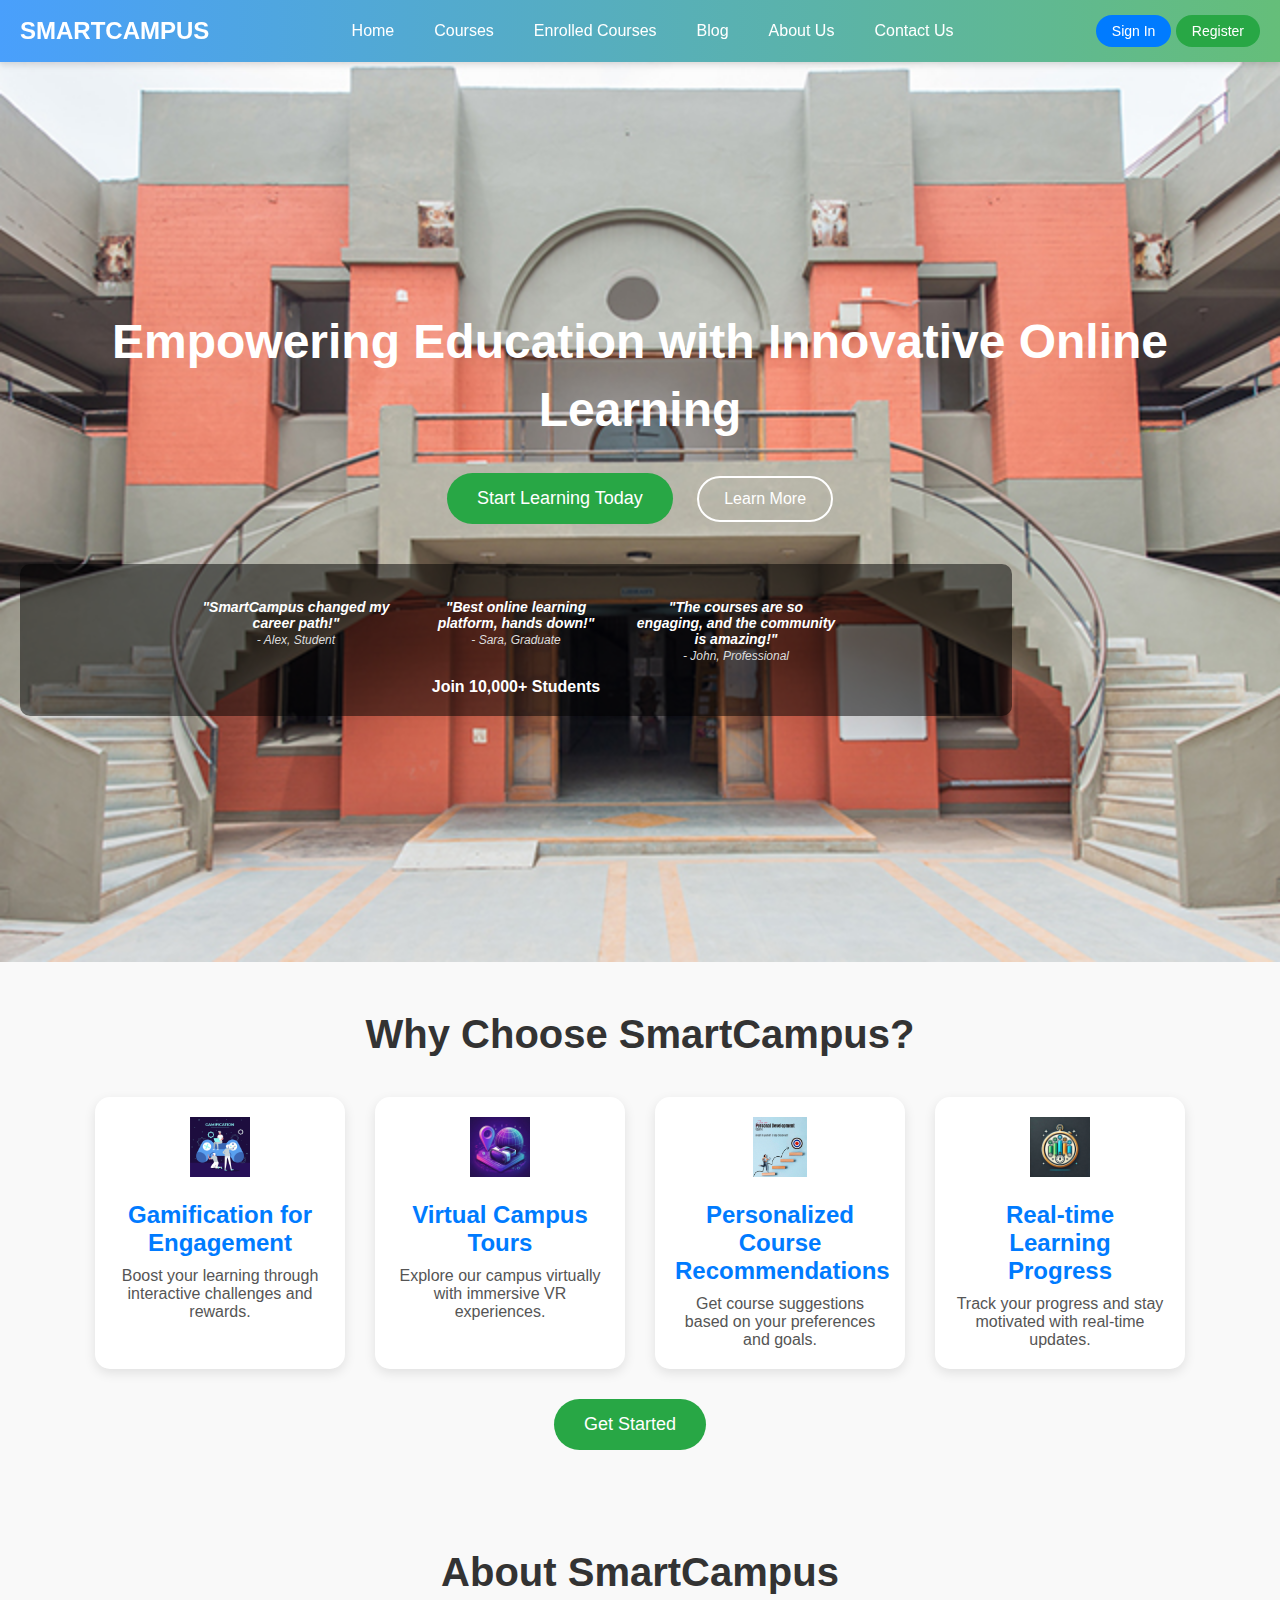
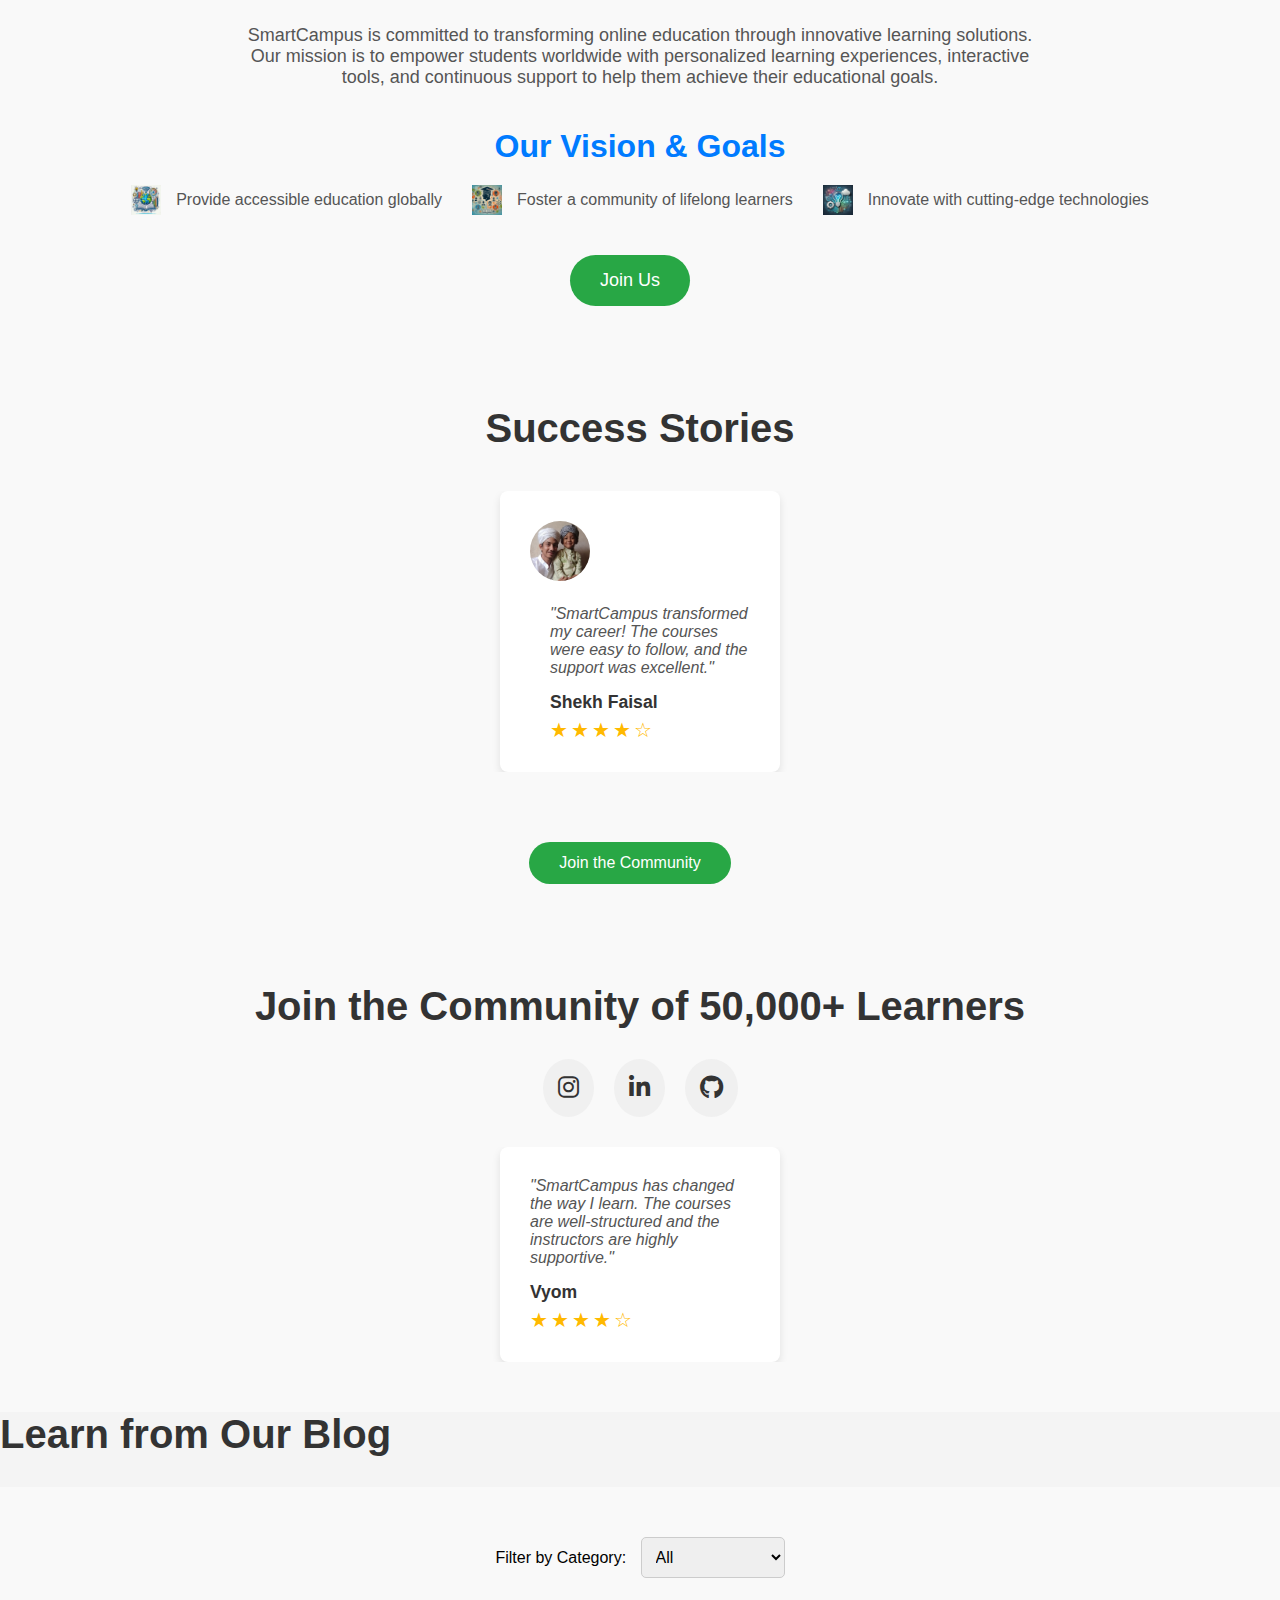
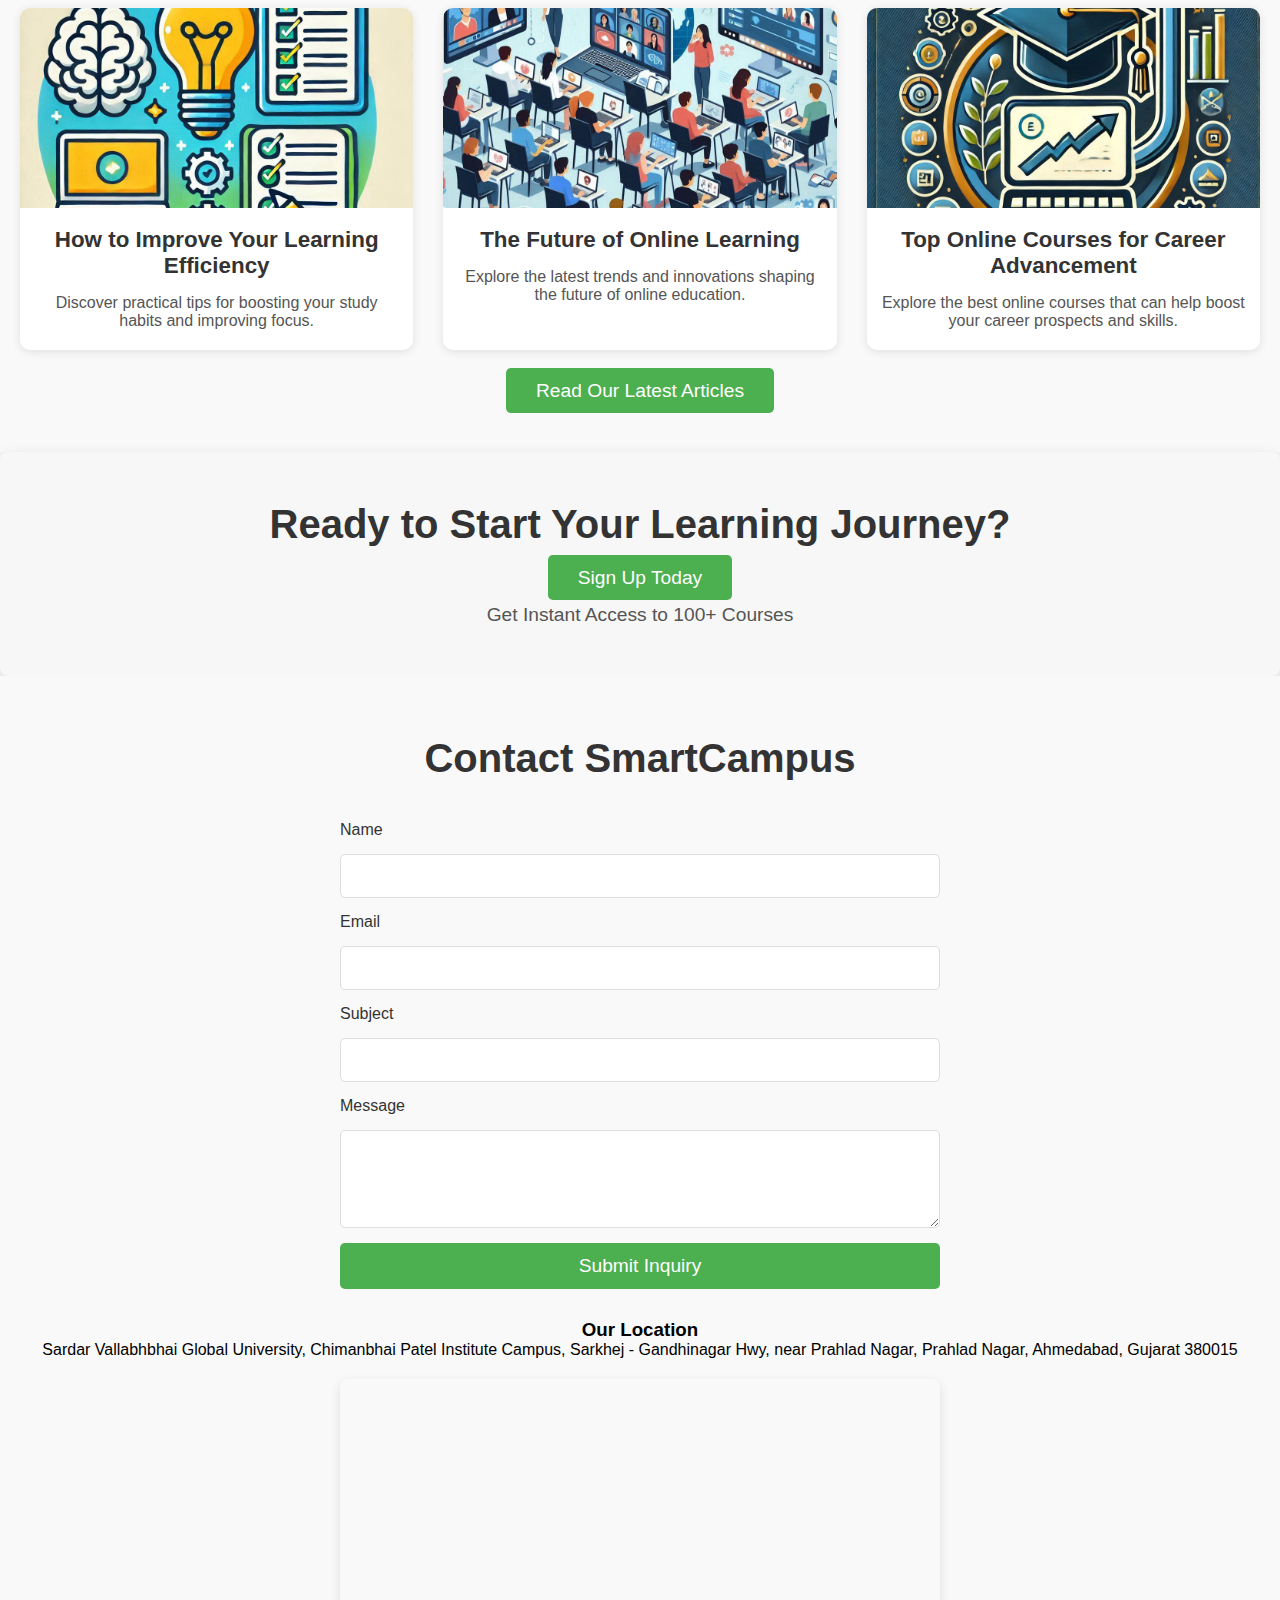
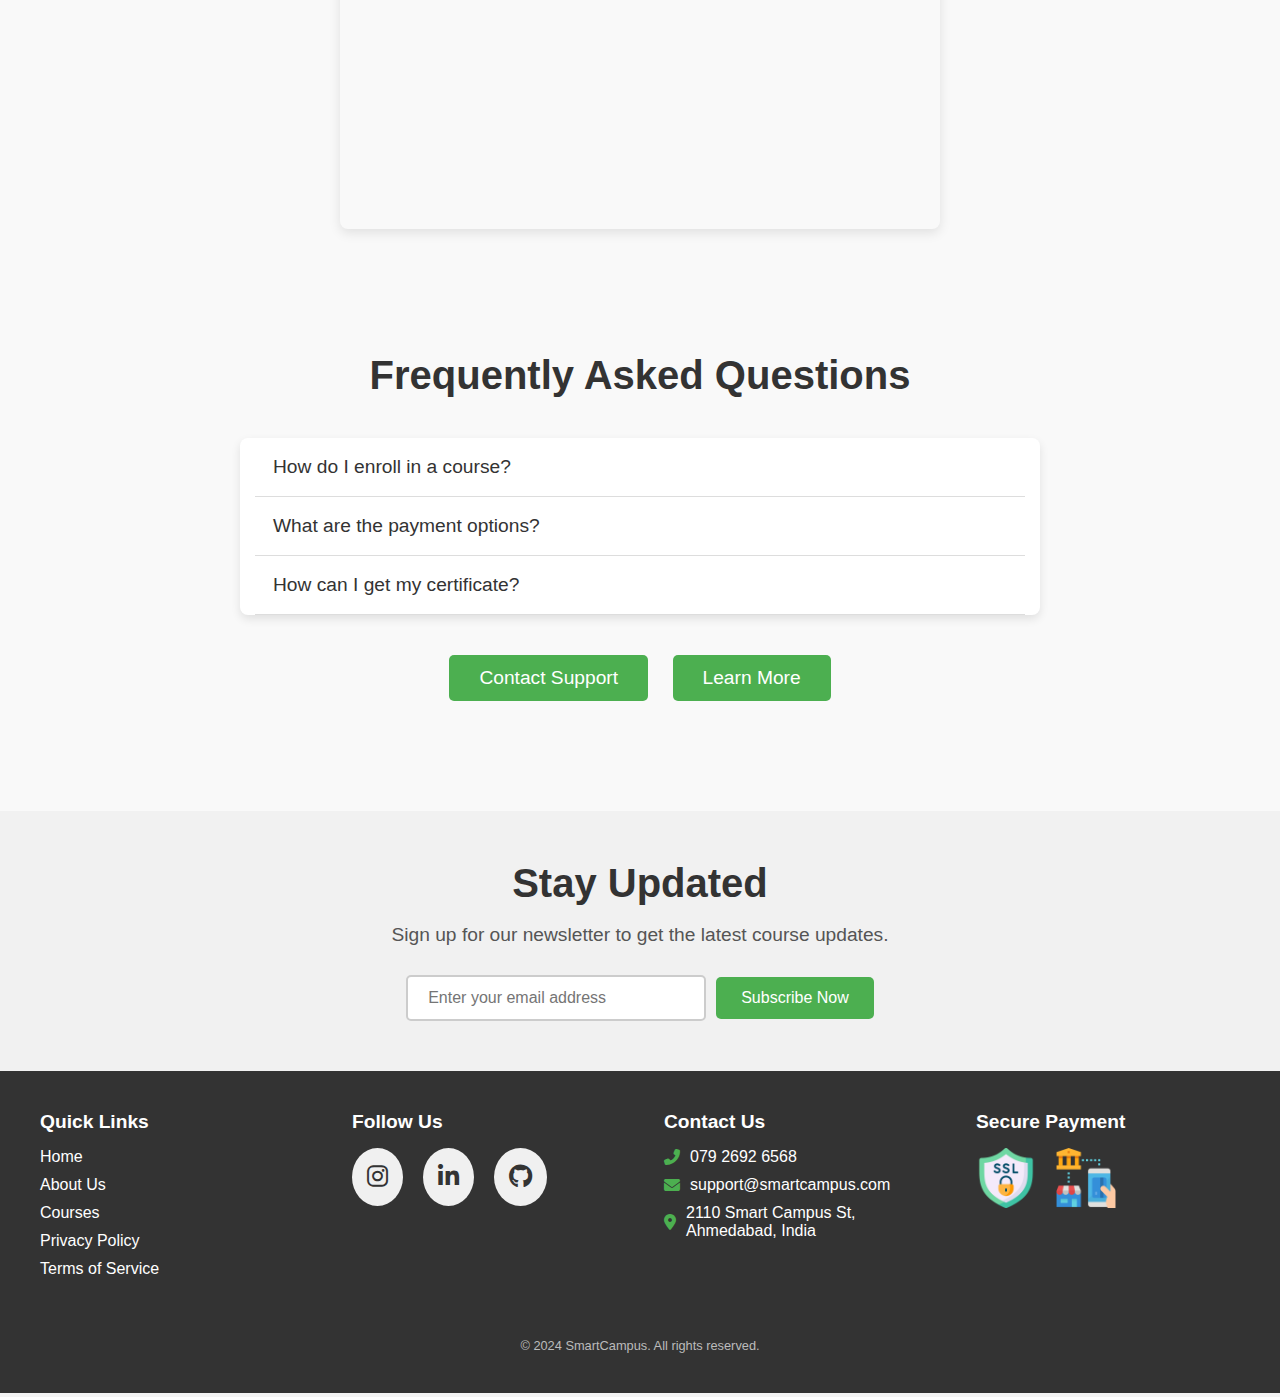
==== commit 3856c28e: "index.html" ====
--- a/index.html
+++ b/index.html
@@ -156,10 +156,6 @@
 <section class="hero" id="hero">
     <!-- Background Video/Image -->
     <div class="hero-background">
-      <video autoplay muted loop id="hero-video">
-        <source src="./icons/hero.mp4" type="video/mp4">
-        Your browser does not support HTML5 video.
-      </video>
       <img src="./icons/hero.jpg" alt="Hero Background" class="hero-bg-image">
     </div>
   
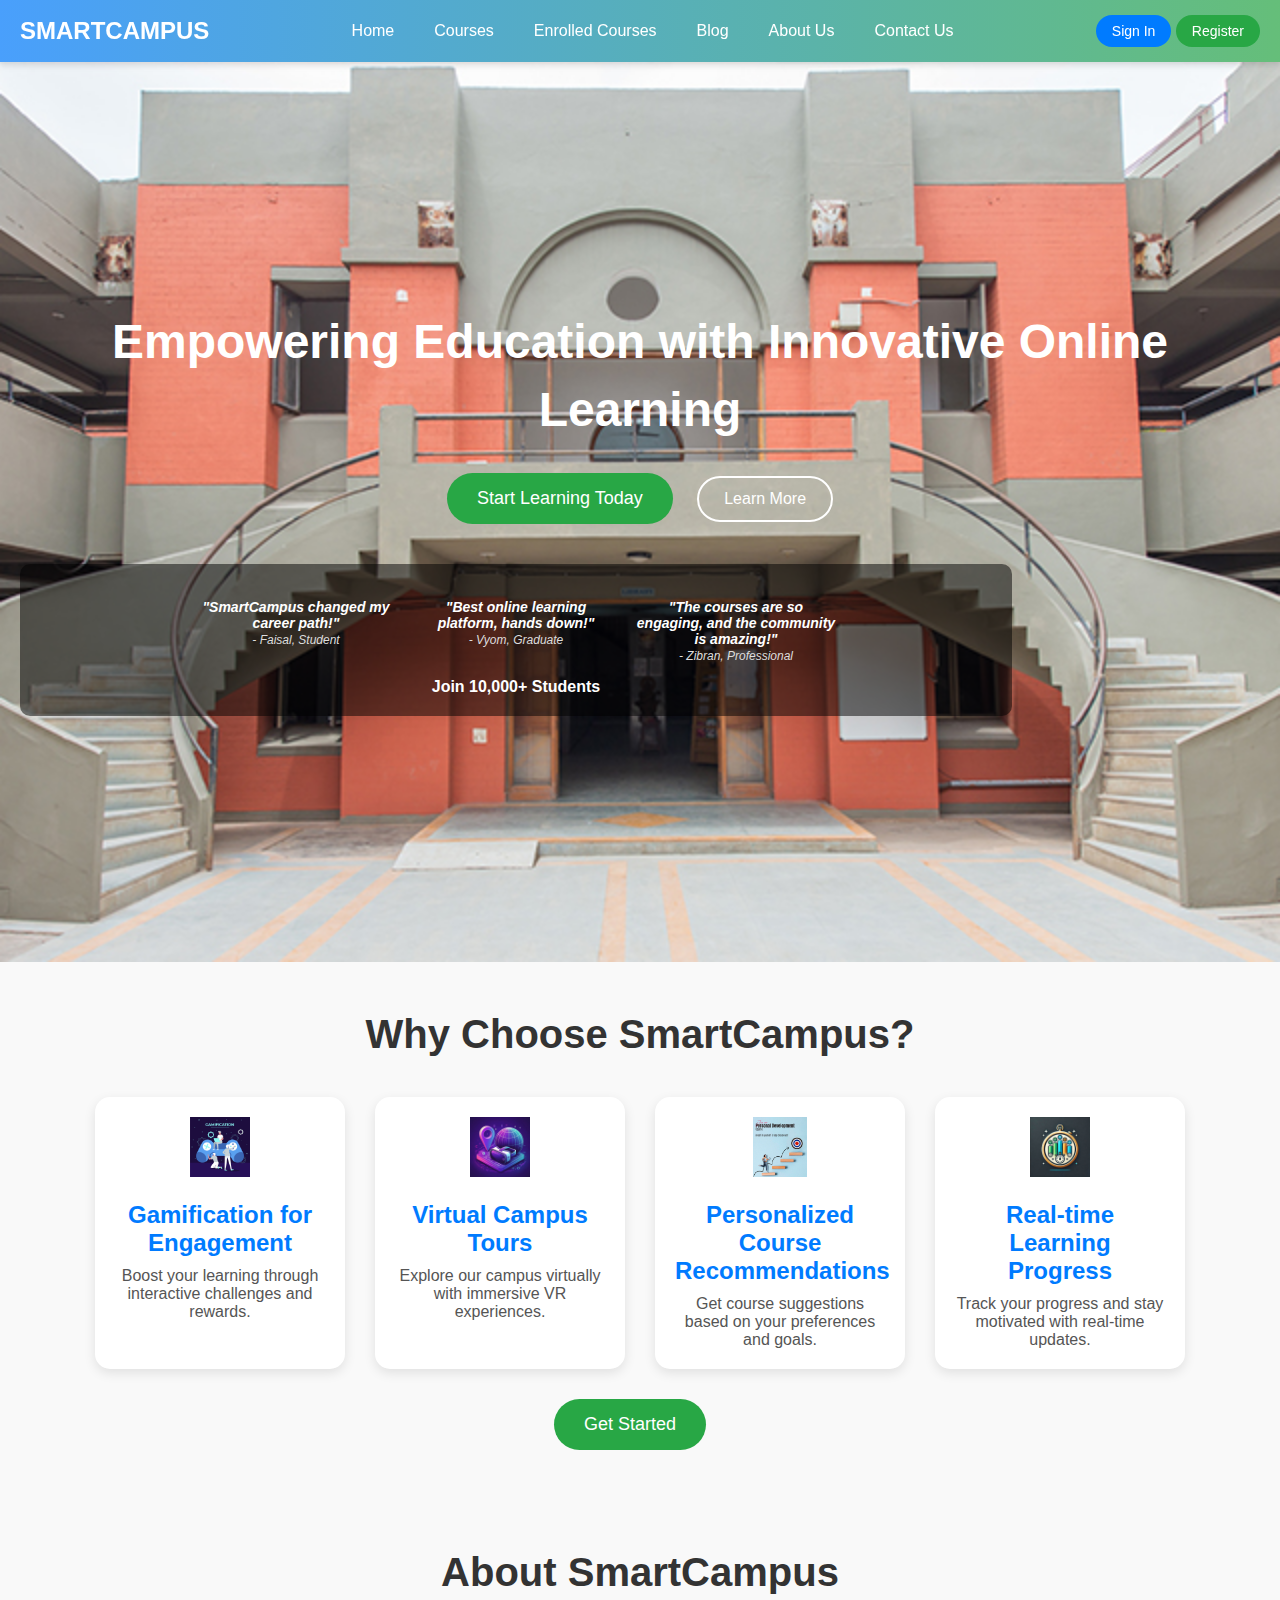
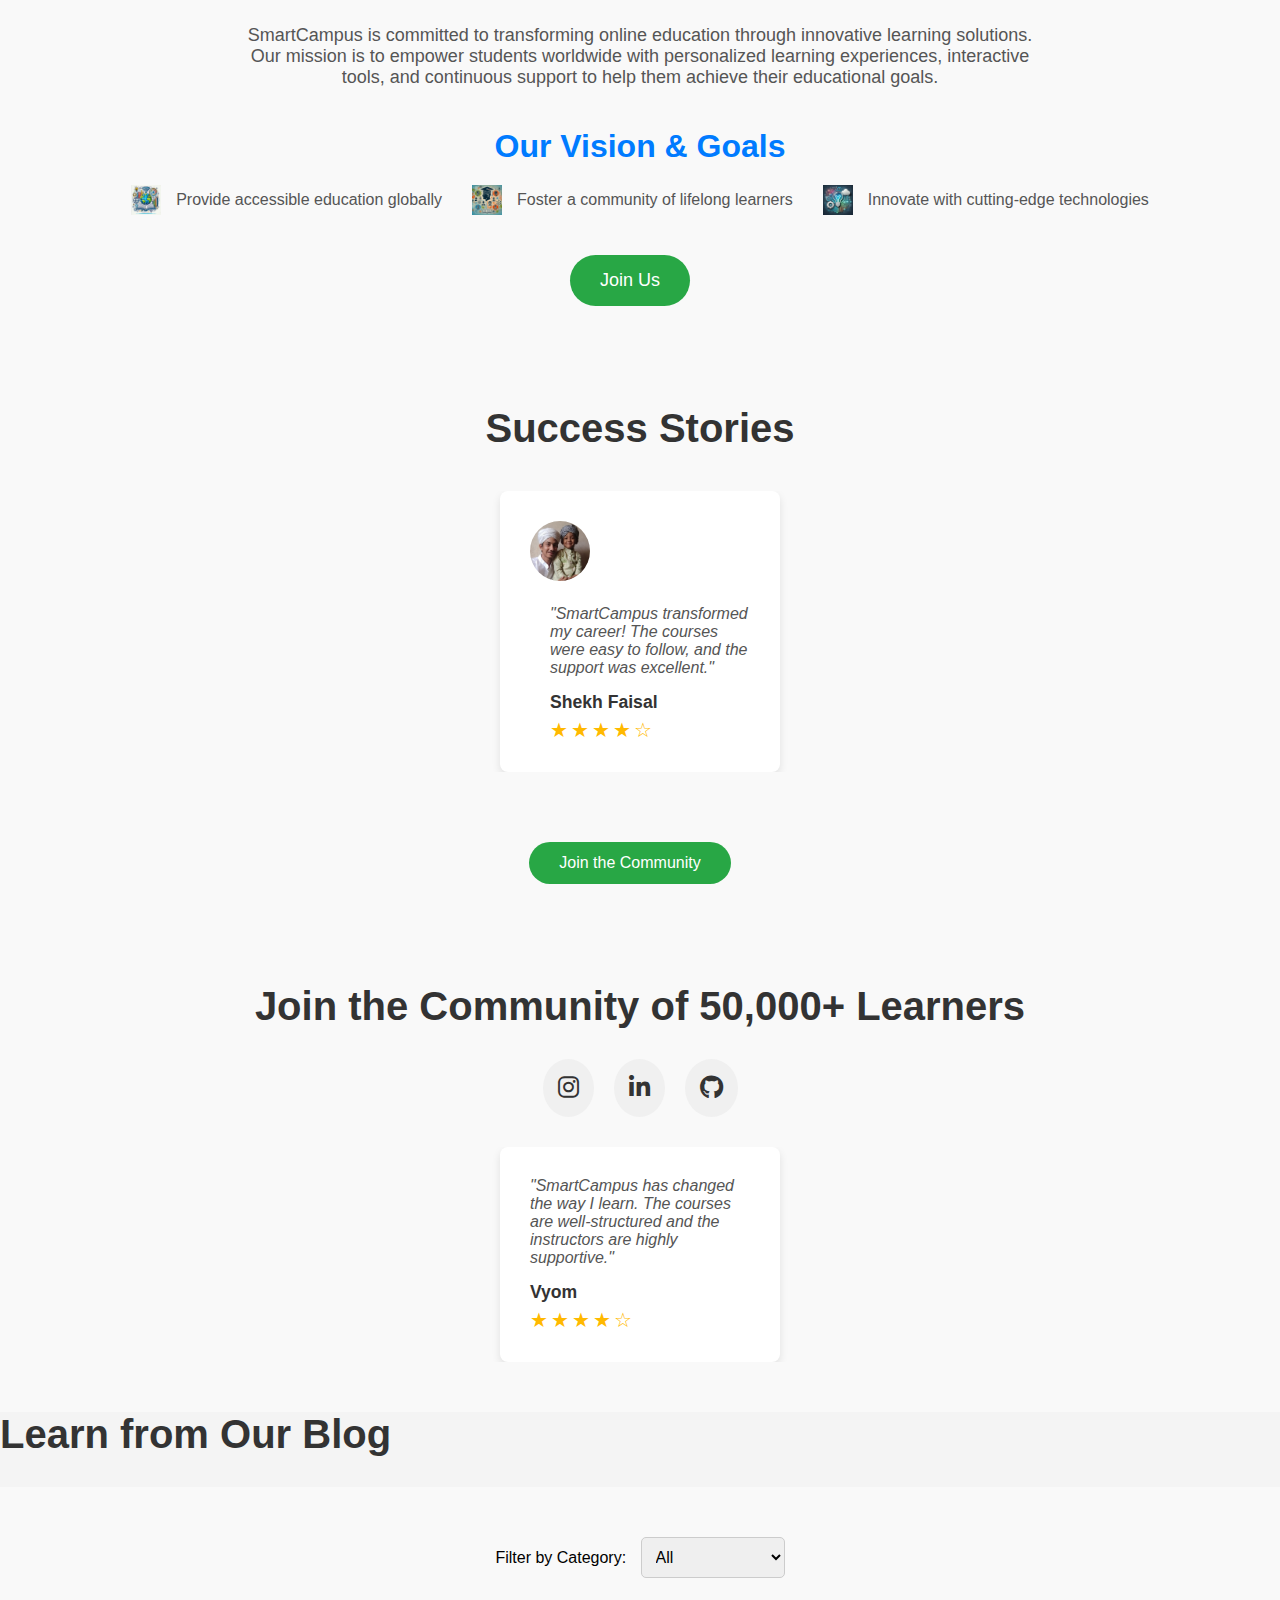
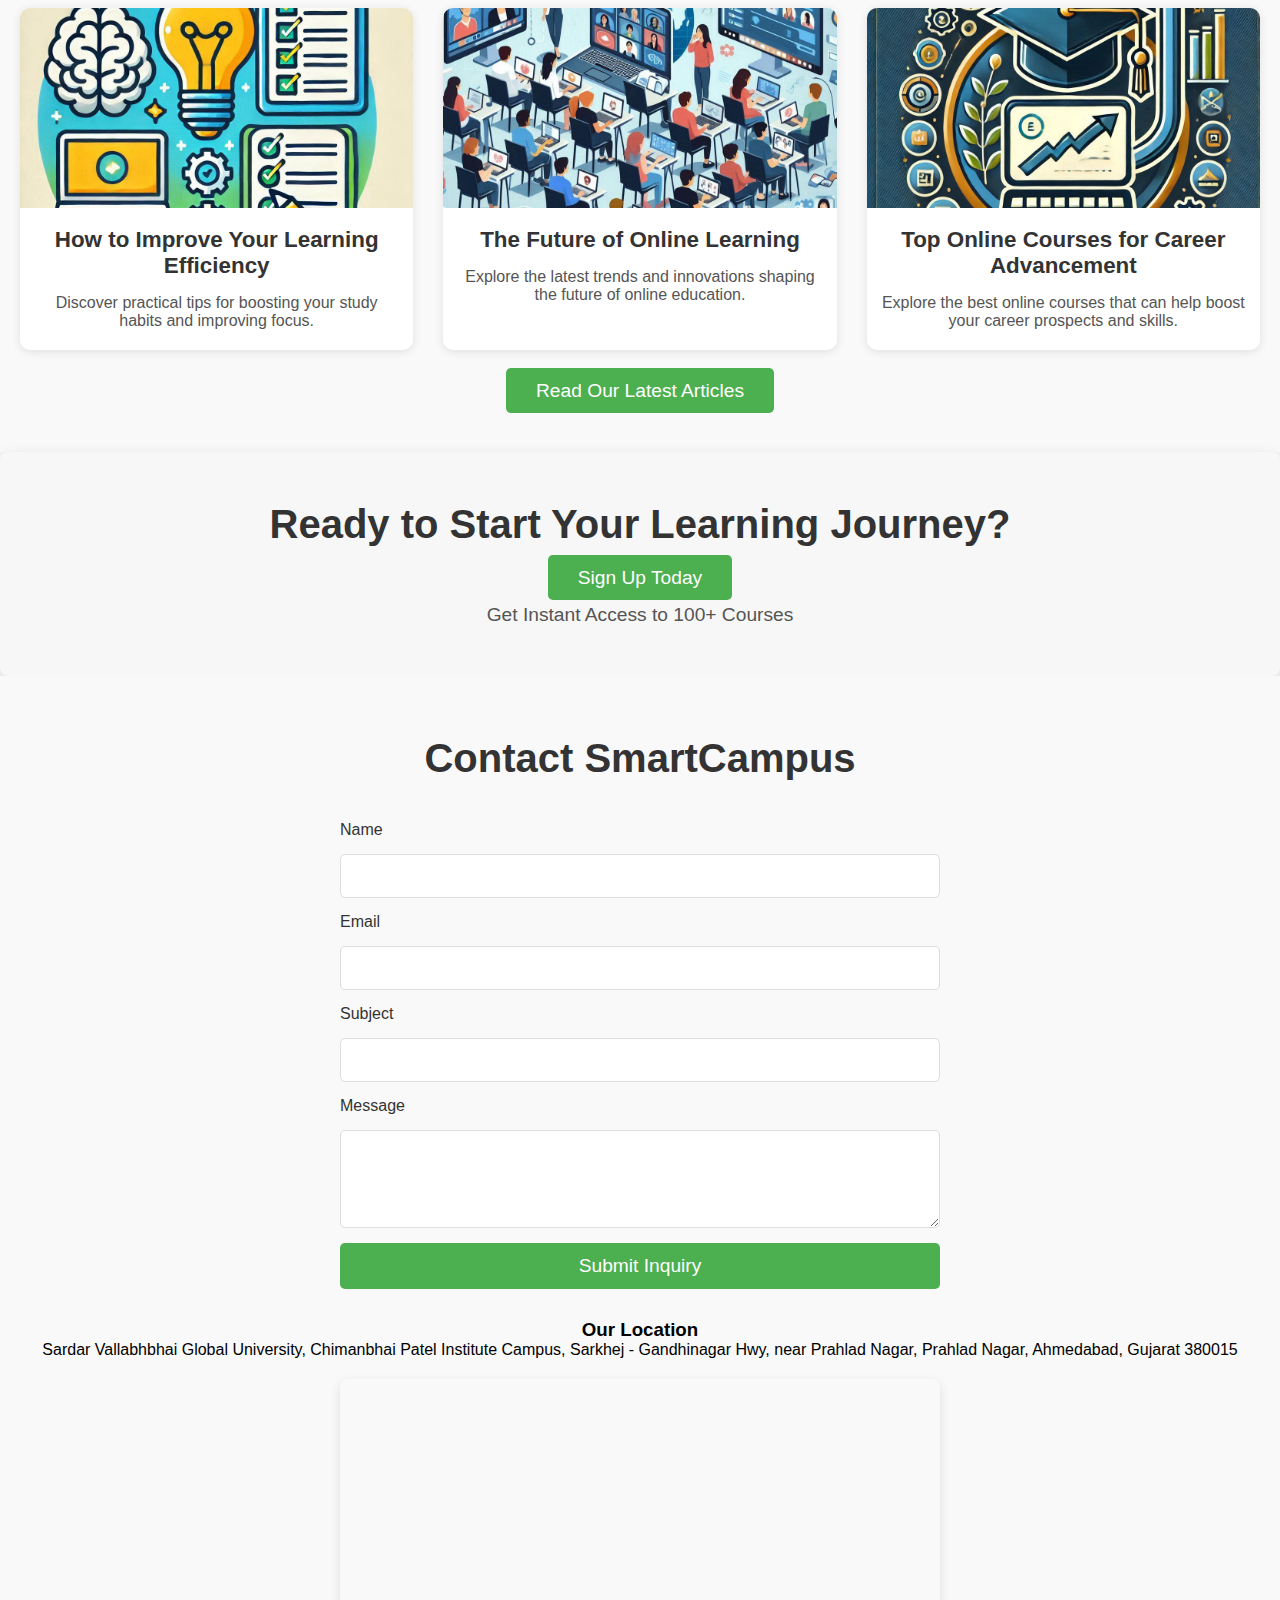
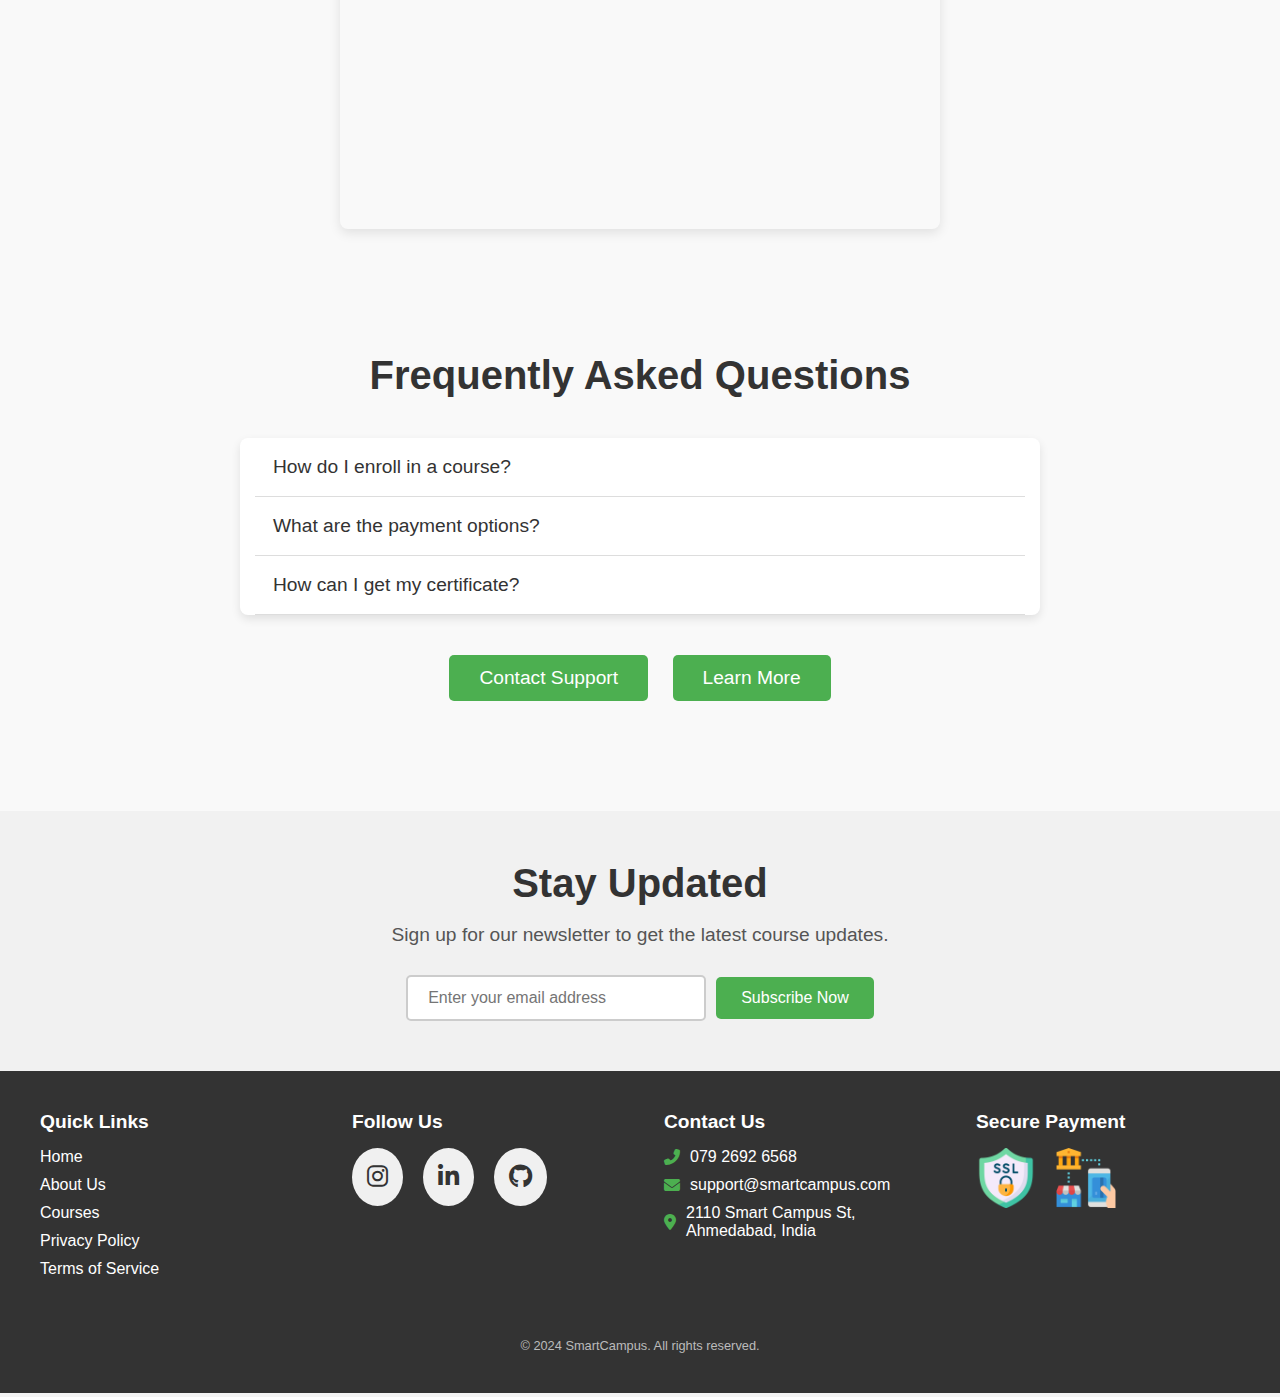
==== commit 485d07c7: "index.html" ====
--- a/index.html
+++ b/index.html
@@ -172,15 +172,15 @@
         <div class="testimonial-slider">
           <div class="testimonial">
             <p>"SmartCampus changed my career path!"</p>
-            <span>- Alex, Student</span>
+            <span>- Faisal, Student</span>
           </div>
           <div class="testimonial">
             <p>"Best online learning platform, hands down!"</p>
-            <span>- Sara, Graduate</span>
+            <span>- Vyom, Graduate</span>
           </div>
           <div class="testimonial">
             <p>"The courses are so engaging, and the community is amazing!"</p>
-            <span>- John, Professional</span>
+            <span>- Zibran, Professional</span>
           </div>
         </div>
         <p>Join 10,000+ Students</p>
